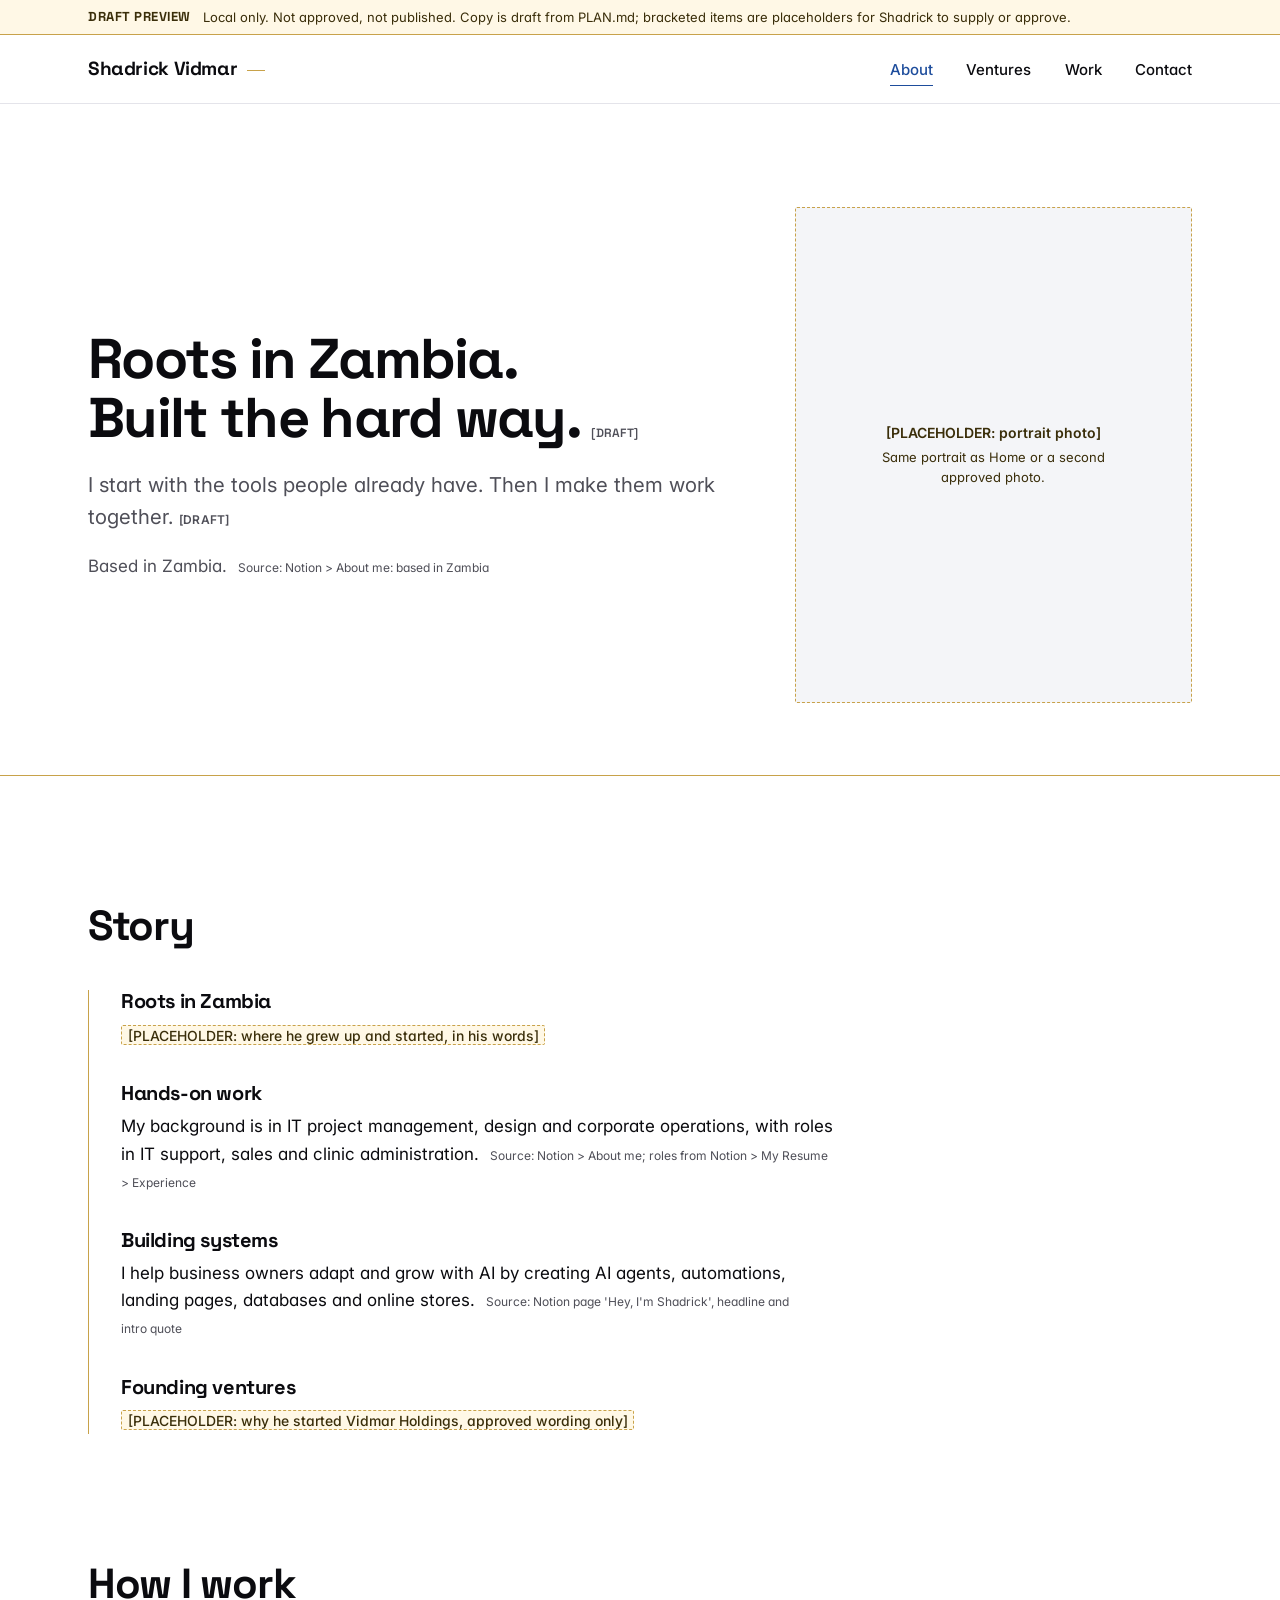
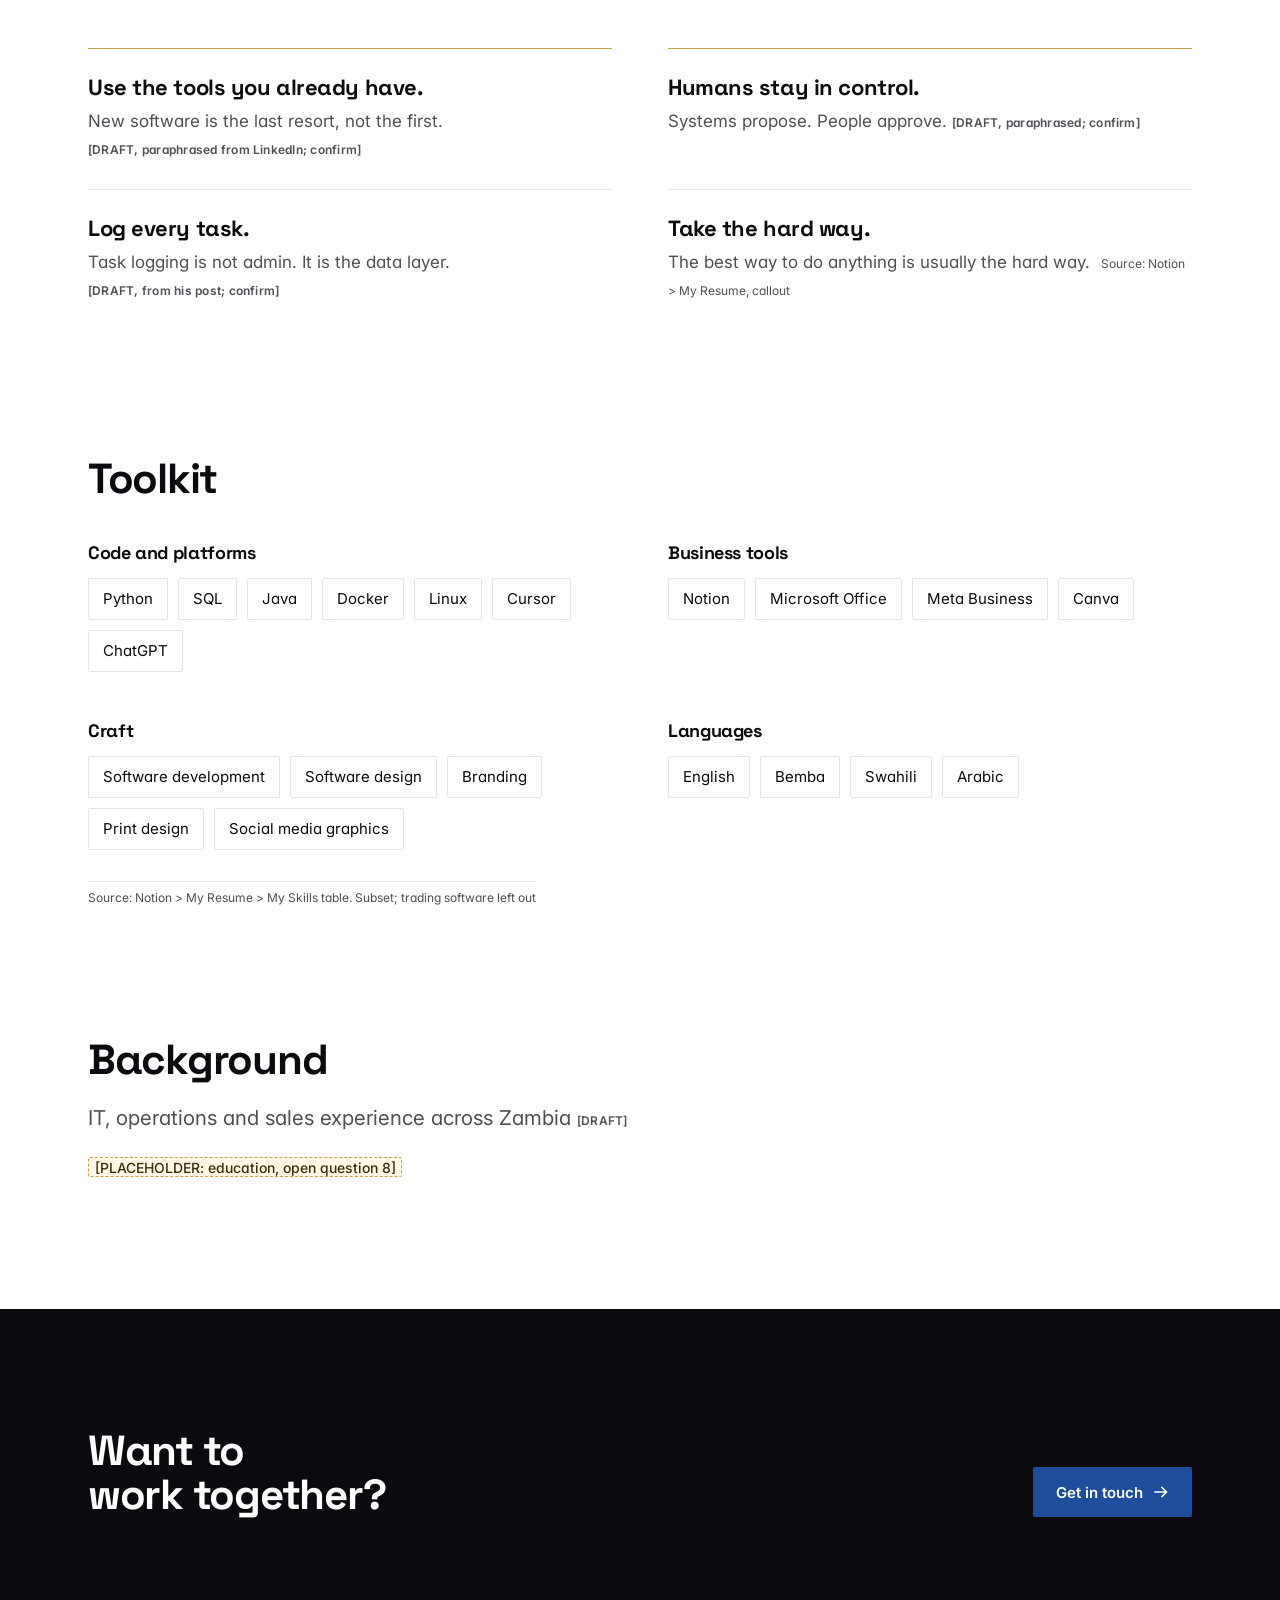
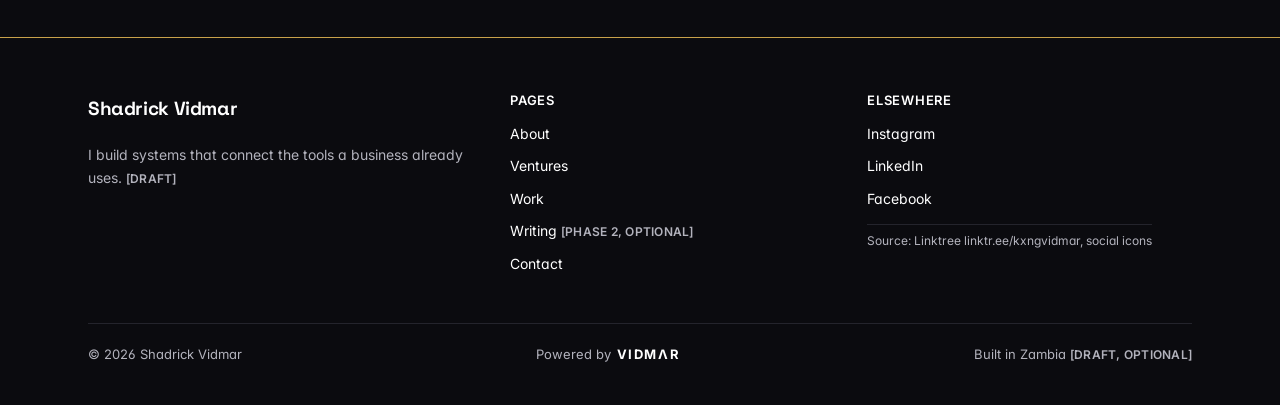
==== about/index.html @ 1bfe9686 "Preview build" ====
<!doctype html>
<html lang="en">
<head>
<meta charset="utf-8">
<meta name="viewport" content="width=device-width,initial-scale=1">
<meta name="robots" content="noindex,nofollow">
<title>About | Shadrick Vidmar</title>
<meta name="description" content="About Shadrick Vidmar. Draft preview.">
<meta property="og:title" content="About | Shadrick Vidmar">
<meta property="og:description" content="About Shadrick Vidmar. Draft preview.">
<meta property="og:type" content="website">
<meta property="og:url" content="[PLACEHOLDER: canonical URL/about/, domain not decided]">
<meta property="og:image" content="[PLACEHOLDER: og image URL, 1200x630]">
<meta name="twitter:card" content="summary_large_image">
<meta name="twitter:title" content="About | Shadrick Vidmar">
<meta name="twitter:description" content="About Shadrick Vidmar. Draft preview.">
<link rel="preload" href="../assets/fonts/SpaceGrotesk.ttf" as="font" type="font/ttf" crossorigin>
<link rel="stylesheet" href="../assets/site.css">
</head>
<body>
<div class="draft-strip draft-only"><div class="wrap"><strong>DRAFT PREVIEW</strong><span>Local only. Not approved, not published. Copy is draft from PLAN.md; bracketed items are placeholders for Shadrick to supply or approve.</span></div></div>
<header class="site-head"><div class="wrap">
<a class="wordmark" href="../">Shadrick Vidmar<span aria-hidden="true"></span></a>
<nav aria-label="Main"><ul class="nav"><li><a href="../about/" aria-current=page>About</a></li><li><a href="../ventures/">Ventures</a></li><li><a href="../work/">Work</a></li><li><a href="../contact/">Contact</a></li></ul></nav>
</div></header>
<main>

<section class="intro"><div class="wrap split">
<div class="stack">
<h1 class="h1-long">Roots in Zambia. Built the hard way. <span class="tag-draft">[DRAFT]</span></h1>
<p class="lead">I start with the tools people already have. Then I make them work together. <span class="tag-draft">[DRAFT]</span></p>
<p class="muted">Based in Zambia. <span class="src src-inline draft-only">Source: Notion > About me: based in Zambia</span></p>
</div>
<div class="slot slot-portrait" role="img" aria-label="Placeholder: portrait photo"><div><b>[PLACEHOLDER: portrait photo]</b><small>Same portrait as Home or a second approved photo.</small></div></div>
</div></section>
<hr class="hair">

<section class="section"><div class="wrap">
<h2>Story</h2>
<ol class="story">
<li><h3>Roots in Zambia</h3><p><span class="ph">[PLACEHOLDER: where he grew up and started, in his words]</span></p></li>
<li><h3>Hands-on work</h3><p>My background is in IT project management, design and corporate operations, with roles in IT support, sales and clinic administration. <span class="src src-inline draft-only">Source: Notion > About me; roles from Notion > My Resume > Experience</span></p></li>
<li><h3>Building systems</h3><p>I help business owners adapt and grow with AI by creating AI agents, automations, landing pages, databases and online stores. <span class="src src-inline draft-only">Source: Notion page 'Hey, I'm Shadrick', headline and intro quote</span></p></li>
<li><h3>Founding ventures</h3><p><span class="ph">[PLACEHOLDER: why he started Vidmar Holdings, approved wording only]</span></p></li>
</ol>
</div></section>

<section class="section"><div class="wrap">
<h2>How I work</h2>
<div class="principles">
<div><h3>Use the tools you already have.</h3><p>New software is the last resort, not the first. <span class="tag-draft">[DRAFT, paraphrased from LinkedIn; confirm]</span></p></div>
<div><h3>Humans stay in control.</h3><p>Systems propose. People approve. <span class="tag-draft">[DRAFT, paraphrased; confirm]</span></p></div>
<div><h3>Log every task.</h3><p>Task logging is not admin. It is the data layer. <span class="tag-draft">[DRAFT, from his post; confirm]</span></p></div>
<div><h3>Take the hard way.</h3><p>The best way to do anything is usually the hard way. <span class="src src-inline draft-only">Source: Notion > My Resume, callout</span></p></div>
</div>
</div></section>

<section class="section"><div class="wrap">
<h2>Toolkit</h2>
<div class="toolgroups">
<div><h3>Code and platforms</h3><ul class="chips"><li>Python</li><li>SQL</li><li>Java</li><li>Docker</li><li>Linux</li><li>Cursor</li><li>ChatGPT</li></ul></div>
<div><h3>Business tools</h3><ul class="chips"><li>Notion</li><li>Microsoft Office</li><li>Meta Business</li><li>Canva</li></ul></div>
<div><h3>Craft</h3><ul class="chips"><li>Software development</li><li>Software design</li><li>Branding</li><li>Print design</li><li>Social media graphics</li></ul></div>
<div><h3>Languages</h3><ul class="chips"><li>English</li><li>Bemba</li><li>Swahili</li><li>Arabic</li></ul></div>
</div>
<span class="src draft-only">Source: Notion > My Resume > My Skills table. Subset; trading software left out</span>
</div></section>

<section class="section"><div class="wrap">
<h2>Background</h2>
<p class="lead" style="margin-top:20px">IT, operations and sales experience across Zambia <span class="tag-draft">[DRAFT]</span></p>
<p style="margin-top:20px"><span class="ph">[PLACEHOLDER: education, open question 8]</span></p>
</div></section>

<section class="cta dark"><div class="wrap">
<h2>Want to work together?</h2>
<a class="btn btn-primary" href="../contact/">Get in touch <svg viewBox="0 0 16 16" fill="none" aria-hidden="true"><path d="M2 8h11M9 3.5 13.5 8 9 12.5" stroke="currentColor" stroke-width="1.6" stroke-linecap="square"/></svg></a>
</div></section>

</main>
<footer class="site-foot"><div class="wrap">
<div class="grid">
<div class="stack"><a class="wordmark" href="../">Shadrick Vidmar</a><p>I build systems that connect the tools a business already uses. <span class="tag-draft">[DRAFT]</span></p></div>
<div><h4>Pages</h4><ul><li><a href="../about/">About</a></li><li><a href="../ventures/">Ventures</a></li><li><a href="../work/">Work</a></li><li><a href="../writing/">Writing</a> <span class="tag-draft">[PHASE 2, OPTIONAL]</span></li><li><a href="../contact/">Contact</a></li></ul></div>
<div><h4>Elsewhere</h4><ul><li><a href="https://instagram.com/shadrickvidmar" rel="me noopener">Instagram</a></li><li><a href="https://www.linkedin.com/in/shadrick-vidmar-277316229?utm_source=share&amp;utm_campaign=share_via&amp;utm_content=profile&amp;utm_medium=android_app" rel="me noopener">LinkedIn</a></li><li><a href="https://www.facebook.com/profile.php?id=100095160108580&amp;mibextid=ZbWKwL" rel="me noopener">Facebook</a></li></ul><span class="src draft-only">Source: Linktree linktr.ee/kxngvidmar, social icons</span></div>
</div>
<div class="base"><span>&copy; 2026 Shadrick Vidmar</span><span class="powered-by">Powered by <span class="vidmar-mark" role="img" aria-label="Vidmar">VIDMΛR</span></span><span>Built in Zambia <span class="tag-draft">[DRAFT, OPTIONAL]</span></span></div>
</div></footer>
</body>
</html>
---- assets/site.css ----
/* Shadrick Vidmar personal site: DRAFT preview. Palette per PLAN.md section 5 (proposed, not approved). */
@font-face{font-family:"Space Grotesk";src:url(fonts/SpaceGrotesk.ttf) format("truetype");font-weight:300 700;font-display:swap}
@font-face{font-family:"Inter";src:url(fonts/Inter.ttf) format("truetype");font-weight:100 900;font-display:swap}

:root{
  --primary:#1E4D9C;            /* ONE-LINE SWAP: change to #1E4DFF if Electric Blue wins */
  --ink:#0B0B0F;
  --paper:#FFFFFF;
  --gold:#C8A24A;               /* hairlines only, never text */
  --primary-ink:color-mix(in srgb,var(--primary) 82%,var(--ink));
  --muted:#4F4F58;              /* 8.0:1 on white */
  --muted-dark:#B3B3BD;         /* 9.6:1 on ink */
  --line:#E4E4EA;
  --line-dark:#24242C;
  --tint:#F4F5F8;
  --s1:16px;--s2:26px;--s3:42px;--s4:68px;   /* 1.618 scale */
  --sp:clamp(72px,10vw,128px);
  --max:1200px;
  --r:2px;                      /* one radius for everything */
  --ease:cubic-bezier(.16,1,.3,1);
}
*,*::before,*::after{box-sizing:border-box}
html{-webkit-text-size-adjust:100%;scrollbar-color:var(--primary) var(--tint)}
body{margin:0;font:400 17px/1.6 "Inter",system-ui,sans-serif;color:var(--ink);background:var(--paper);font-feature-settings:"cv11","ss01"}
::selection{background:var(--primary);color:#fff}
img{max-width:100%;display:block}
a{color:var(--primary);text-underline-offset:.22em;text-decoration-thickness:1px}
a:hover{color:var(--primary-ink)}
:focus-visible{outline:2px solid var(--primary);outline-offset:3px;border-radius:var(--r)}
.dark :focus-visible{outline-color:#fff}
h1,h2,h3{font-family:"Space Grotesk",sans-serif;font-weight:700;letter-spacing:-.03em;line-height:1.05;margin:0;text-wrap:balance}
h1{font-size:clamp(42px,6vw,var(--s4))}
h2{font-size:clamp(32px,4vw,var(--s3))}
h3{font-size:var(--s2);letter-spacing:-.02em;line-height:1.15}
p{margin:0;max-width:65ch;text-wrap:pretty}
.wrap{max-width:var(--max);margin:0 auto;padding:0 clamp(20px,4vw,48px)}
.lead{font-size:clamp(18px,1.6vw,21px);line-height:1.55;color:var(--muted)}
.dark{background:var(--ink);color:#fff}
.dark .lead,.dark .muted,.site-foot .muted,.site-foot .tag-draft,.site-foot .help{color:var(--muted-dark)}
.muted{color:var(--muted)}
.section{padding:var(--sp) 0}
.section + .section{padding-top:0}
.hair{height:1px;background:var(--gold);border:0;margin:0}
.stack>*+*{margin-top:20px}

/* Draft strip */
/* .draft-only: reviewer-facing; removed by build.py --production */
.draft-strip{background:#FFF8E6;color:#3A2E0A;font-size:13px;line-height:1.4;border-bottom:1px solid var(--gold)}
.draft-strip .wrap{display:flex;gap:12px;flex-wrap:wrap;align-items:center;padding-top:8px;padding-bottom:8px}
.draft-strip strong{font-family:"Space Grotesk";letter-spacing:.04em}

/* Placeholders + sources */
.ph{display:inline;background:#FFF8E6;color:#3A2E0A;border:1px dashed var(--gold);border-radius:var(--r);padding:.05em .4em;font-family:"Inter";font-weight:500;font-size:.82em;letter-spacing:0;line-height:1.7;-webkit-box-decoration-break:clone;box-decoration-break:clone}
h1 .ph,h2 .ph,h3 .ph{font-size:.4em;vertical-align:middle;font-weight:500}
.dark .ph,.site-foot .ph{background:#1A1810;color:#F1E3BC}
.src{display:inline-block;font-size:12px;color:var(--muted);border-top:1px solid var(--line);padding-top:6px;margin-top:14px}
.dark .src,.site-foot .src{color:var(--muted-dark);border-color:var(--line-dark)}
.src-inline{display:inline;border-top:0;padding-top:0;margin:0 0 0 6px;font-size:12px}
.toolgroups{display:grid;grid-template-columns:repeat(2,1fr);gap:32px 56px;margin-top:var(--s3)}
.toolgroups h3{font-size:18px}
.toolgroups .chips{margin-top:14px}
.timeline{list-style:none;margin:var(--s3) 0 0;padding:0;border-top:1px solid var(--gold);max-width:900px}
.timeline li{display:grid;grid-template-columns:220px 1fr;gap:32px;padding:22px 0;border-bottom:1px solid var(--line)}
.timeline .when{font-size:15px;color:var(--muted);font-variant-numeric:tabular-nums;padding-top:3px}
.timeline h3{font-size:20px}
.timeline p{margin-top:4px;color:var(--muted)}
.inline-links{list-style:none;margin:0;padding:0;display:flex;flex-wrap:wrap;gap:6px 18px}
.tag-draft{font-size:12px;font-weight:600;color:var(--muted);letter-spacing:.02em;white-space:nowrap}
.dark .tag-draft,.site-foot .tag-draft{color:var(--muted-dark)}

/* Header */
.site-head{position:sticky;top:0;z-index:10;background:color-mix(in srgb,var(--paper) 92%,transparent);backdrop-filter:saturate(1.4) blur(10px);border-bottom:1px solid var(--line)}
.site-head .wrap{height:68px;display:flex;align-items:center;justify-content:space-between;gap:24px}
.wordmark{font-family:"Space Grotesk";font-weight:700;font-size:19px;letter-spacing:-.02em;color:var(--ink);text-decoration:none;white-space:nowrap}
.wordmark:hover{color:var(--ink)}
.wordmark span{display:inline-block;width:18px;height:1px;background:var(--gold);vertical-align:middle;margin-left:10px}
.nav{display:flex;gap:clamp(16px,2.6vw,36px);list-style:none;margin:0;padding:0}
.nav a{color:var(--ink);text-decoration:none;font-size:15px;font-weight:500;padding:6px 0;border-bottom:1px solid transparent;transition:border-color .2s}
.nav a:hover{border-color:var(--ink)}
.nav a[aria-current=page]{border-color:var(--primary);color:var(--primary)}

/* Buttons */
.btns{display:flex;flex-wrap:wrap;gap:12px}
.btn{display:inline-flex;align-items:center;gap:10px;height:50px;padding:0 22px;border-radius:var(--r);font:600 15px/1 "Inter";text-decoration:none;white-space:nowrap;transition:background .2s,color .2s,border-color .2s,transform .12s;border:1px solid transparent;cursor:pointer}
.btn:active{transform:translateY(1px)}
.btn svg{width:16px;height:16px;transition:transform .25s var(--ease)}
.btn:hover svg{transform:translateX(3px)}
.btn-primary{background:var(--primary);color:#fff}
.btn-primary:hover{background:var(--primary-ink);color:#fff}
.btn-ghost{border-color:currentColor;color:var(--ink)}
.btn-ghost:hover{background:var(--ink);color:#fff}
.dark .btn-ghost{color:#fff}
.dark .btn-ghost:hover{background:#fff;color:var(--ink)}
.btn[disabled]{background:#C9CAD3;color:#2A2A31;cursor:not-allowed}
.link-arrow{display:inline-flex;align-items:center;gap:8px;font-weight:600;text-decoration:none}
.link-arrow svg{width:15px;height:15px;transition:transform .25s var(--ease)}
.link-arrow:hover svg{transform:translateX(3px)}
.dark .link-arrow{color:#fff}

/* Media slot (placeholder image) */
.slot{position:relative;background:var(--tint);border:1px dashed var(--gold);border-radius:var(--r);display:grid;place-items:center;text-align:center;padding:24px;color:#3A2E0A}
.dark .slot{background:#15151B;color:#F1E3BC}
.slot small{display:block;font-size:13px;line-height:1.5;max-width:28ch}
.slot b{display:block;font:600 14px/1.4 "Inter";margin-bottom:6px}
.slot-portrait{aspect-ratio:4/5}
.slot-shot{aspect-ratio:16/10}

/* Hero */
.hero{padding:clamp(56px,8vw,96px) 0 clamp(64px,9vw,112px)}
.split{display:grid;grid-template-columns:61.8fr 38.2fr;gap:clamp(32px,5vw,72px);align-items:center}
.hero h1{max-width:12ch}
.hero .lead{margin-top:26px;max-width:46ch}
.hero .btns{margin-top:42px}
.hero .hero-copy>*{animation:rise .9s var(--ease) both}
.hero .hero-copy>*:nth-child(2){animation-delay:.08s}
.hero .hero-copy>*:nth-child(3){animation-delay:.16s}
.hero .hero-copy>*:nth-child(4){animation-delay:.24s}
@keyframes rise{from{opacity:.001;transform:translateY(14px)}to{opacity:1;transform:none}}
@media (prefers-reduced-motion:reduce){*{animation:none!important;transition:none!important}}

/* Page intro (inner pages) */
.intro{padding:clamp(56px,8vw,104px) 0 clamp(40px,6vw,72px)}
.intro .lead{margin-top:22px}

/* What I do: ruled rows */
.rows{margin-top:var(--s3);border-top:1px solid var(--gold)}
.row{display:grid;grid-template-columns:38.2fr 61.8fr;gap:32px;padding:30px 0;border-bottom:1px solid var(--line)}
.row h3{font-size:var(--s2)}
.row p{color:var(--muted)}

/* Ventures strip */
.ventures{display:grid;grid-template-columns:1fr 1fr;gap:0;margin-top:var(--s3);border-top:1px solid var(--gold)}
.venture{padding:34px 34px 34px 0}
.venture+.venture{padding-left:34px;border-left:1px solid var(--line)}
.venture .vname{font-family:"Space Grotesk";font-weight:700;font-size:30px;letter-spacing:-.03em;line-height:1.1}
.venture p{margin-top:12px;color:var(--muted)}
.venture .meta{margin-top:20px;display:flex;flex-wrap:wrap;gap:10px 18px;align-items:center;font-size:14px}
.status{font:600 12px/1 "Inter";letter-spacing:.06em;text-transform:uppercase;color:var(--ink)}

/* Work */
.work-grid{display:grid;grid-template-columns:1fr 1fr;gap:clamp(24px,3vw,40px);margin-top:var(--s3);align-items:stretch}
.work-grid .project{display:flex;flex-direction:column;height:100%}
.work-grid .project .links{margin-top:auto;padding-top:18px}
.project h3{margin-top:22px}
.project p{margin-top:10px;color:var(--muted)}
.tags{display:flex;flex-wrap:wrap;gap:8px;margin-top:16px;padding:0;list-style:none}
.tags li{font-size:13px;font-weight:500;padding:4px 10px;border:1px solid var(--line);border-radius:var(--r);color:var(--ink)}
.project .links{display:flex;gap:20px;flex-wrap:wrap;margin-top:18px;font-size:15px}
.work-all{display:grid;grid-template-columns:repeat(12,1fr);gap:clamp(24px,3vw,40px);margin-top:var(--s3)}
.work-all .project:nth-child(1){grid-column:1/8}
.work-all .project:nth-child(2){grid-column:8/13;margin-top:clamp(0px,8vw,96px)}
.work-all .project:nth-child(3){grid-column:3/11}
.casestudy{display:grid;grid-template-columns:repeat(3,1fr);gap:0;border-top:1px solid var(--gold);margin-top:var(--s3)}
.casestudy>div{padding:28px 28px 28px 0}
.casestudy>div+div{padding-left:28px;border-left:1px solid var(--line)}
.casestudy h3{font-size:20px}
.casestudy p{margin-top:10px}

/* About */
.story{list-style:none;margin:var(--s3) 0 0;padding:0;max-width:760px;border-left:1px solid var(--gold)}
.story li{position:relative;padding:0 0 34px 32px}
.story li:last-child{padding-bottom:0}
.story h3{font-size:20px}
.story p{margin-top:8px}
.principles{display:grid;grid-template-columns:repeat(2,1fr);gap:0 56px;margin-top:var(--s3);counter-reset:none}
.principles>div{padding:26px 0;border-top:1px solid var(--line)}
.principles>div:first-child{border-top-color:var(--gold)}
.principles>div:nth-child(2){border-top-color:var(--gold)}
.principles h3{font-size:22px}
.principles p{margin-top:8px;color:var(--muted)}
.chips{display:flex;flex-wrap:wrap;gap:10px;margin-top:26px;list-style:none;padding:0}
.chips li{font-size:15px;padding:8px 14px;border:1px solid var(--line);border-radius:var(--r)}

/* Writing */
.posts{margin-top:var(--s3);border-top:1px solid var(--gold)}
.post{display:grid;grid-template-columns:200px 1fr auto;gap:32px;align-items:baseline;padding:30px 0;border-bottom:1px solid var(--line)}
.post .date{font-size:14px;color:var(--muted);font-variant-numeric:tabular-nums}
.post h3{font-size:24px}
.post p{margin-top:8px;color:var(--muted)}

/* Contact */
.contact-grid{display:grid;grid-template-columns:38.2fr 61.8fr;gap:clamp(32px,6vw,96px);align-items:start}
.topics{list-style:none;padding:0;margin:26px 0 0;border-top:1px solid var(--gold)}
.topics li{padding:16px 0;border-bottom:1px solid var(--line)}
.form{display:grid;gap:22px;padding:clamp(24px,4vw,40px);background:var(--tint);border-radius:var(--r)}
.field{display:grid;gap:8px}
.field label{font-weight:600;font-size:15px}
.field input,.field textarea,.field select{font:inherit;font-size:16px;color:var(--ink);background:#fff;border:1px solid #8C8D99;border-radius:var(--r);padding:12px 14px;width:100%}
.field input:focus,.field textarea:focus,.field select:focus{outline:2px solid var(--primary);outline-offset:0;border-color:var(--primary)}
.field textarea{min-height:140px;resize:vertical}
.help{font-size:13px;color:var(--muted)}
dl.facts{margin:32px 0 0;display:grid;grid-template-columns:max-content 1fr;gap:12px 24px;font-size:15px}
dl.facts dt{font-weight:600}
dl.facts dd{margin:0}

/* CTA band */
.cta{padding:clamp(72px,10vw,120px) 0}
.cta .wrap{display:flex;justify-content:space-between;align-items:end;gap:32px;flex-wrap:wrap}
.cta h2{max-width:14ch}

/* Footer */
.site-foot{background:var(--ink);color:#fff;padding:56px 0 40px;border-top:1px solid var(--gold)}
.site-foot .grid{display:grid;grid-template-columns:1.2fr 1fr 1fr;gap:32px}
.site-foot .wordmark{color:#fff}
.site-foot p,.site-foot li{color:var(--muted-dark);font-size:14px}
.site-foot ul{list-style:none;padding:0;margin:0;display:grid;gap:10px}
.site-foot a{color:#fff;text-decoration:none}
.site-foot a:hover{text-decoration:underline}
.site-foot .base{margin-top:48px;padding-top:20px;border-top:1px solid var(--line-dark);display:flex;justify-content:space-between;gap:16px;flex-wrap:wrap;font-size:13px;color:var(--muted-dark)}
.site-foot h4{font:600 13px/1 "Inter";letter-spacing:.06em;text-transform:uppercase;color:#fff;margin:0 0 16px}

/* Responsive: explicit collapse per section */
@media (max-width:900px){
  .split,.contact-grid{grid-template-columns:1fr}
  .hero .slot-portrait{max-width:420px;aspect-ratio:4/4.4}
  .work-grid{grid-template-columns:1fr}
  .work-all{grid-template-columns:1fr}
  .work-all .project:nth-child(n){grid-column:auto;margin-top:0}
  .site-foot .grid{grid-template-columns:1fr 1fr}
  .post{grid-template-columns:1fr;gap:8px}
}
@media (max-width:720px){
  .site-head .wrap{height:auto;flex-direction:column;align-items:flex-start;gap:6px;padding-top:12px;padding-bottom:8px}
  .nav{gap:22px}
  .row{grid-template-columns:1fr;gap:8px;padding:24px 0}
  .ventures{grid-template-columns:1fr}
  .venture,.venture+.venture{padding:28px 0;border-left:0}
  .venture+.venture{border-top:1px solid var(--line)}
  .casestudy{grid-template-columns:1fr}
  .casestudy>div,.casestudy>div+div{padding:22px 0;border-left:0}
  .casestudy>div+div{border-top:1px solid var(--line)}
  .principles{grid-template-columns:1fr}
  .toolgroups{grid-template-columns:1fr;gap:28px}
  .timeline li{grid-template-columns:1fr;gap:4px}
  .principles>div:nth-child(2){border-top-color:var(--line)}
  .site-foot .grid{grid-template-columns:1fr}
  .cta .wrap{align-items:flex-start}
  .draft-strip .wrap{gap:4px 10px}
}
.h1-long{font-size:clamp(38px,4.4vw,56px)}

/* Powered by VIDMΛR credit (reusable) */
.vidmar-mark{font-family:"Inter",sans-serif;font-weight:700;letter-spacing:.12em;font-size:1em;color:inherit;white-space:nowrap;margin-left:.15em}
.site-foot .powered-by{color:var(--muted-dark)}
.site-foot .powered-by .vidmar-mark{color:#fff}
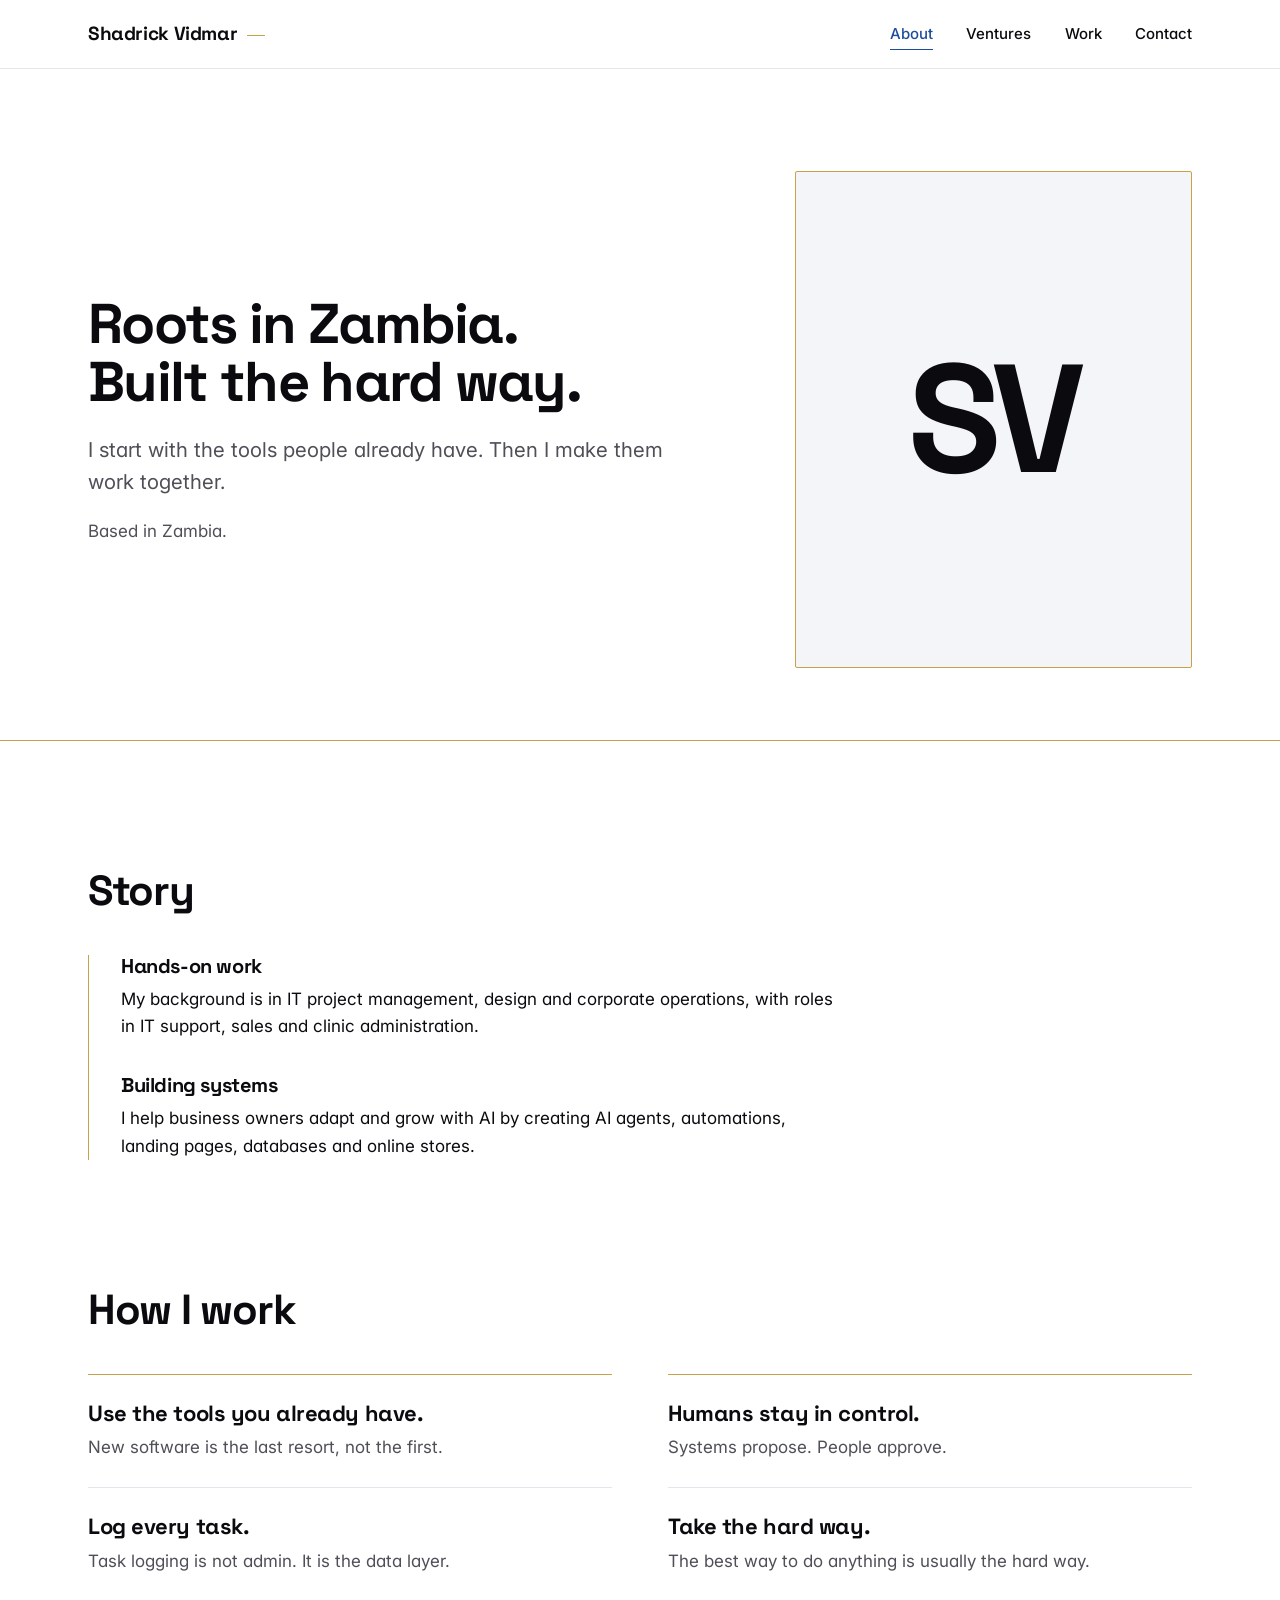
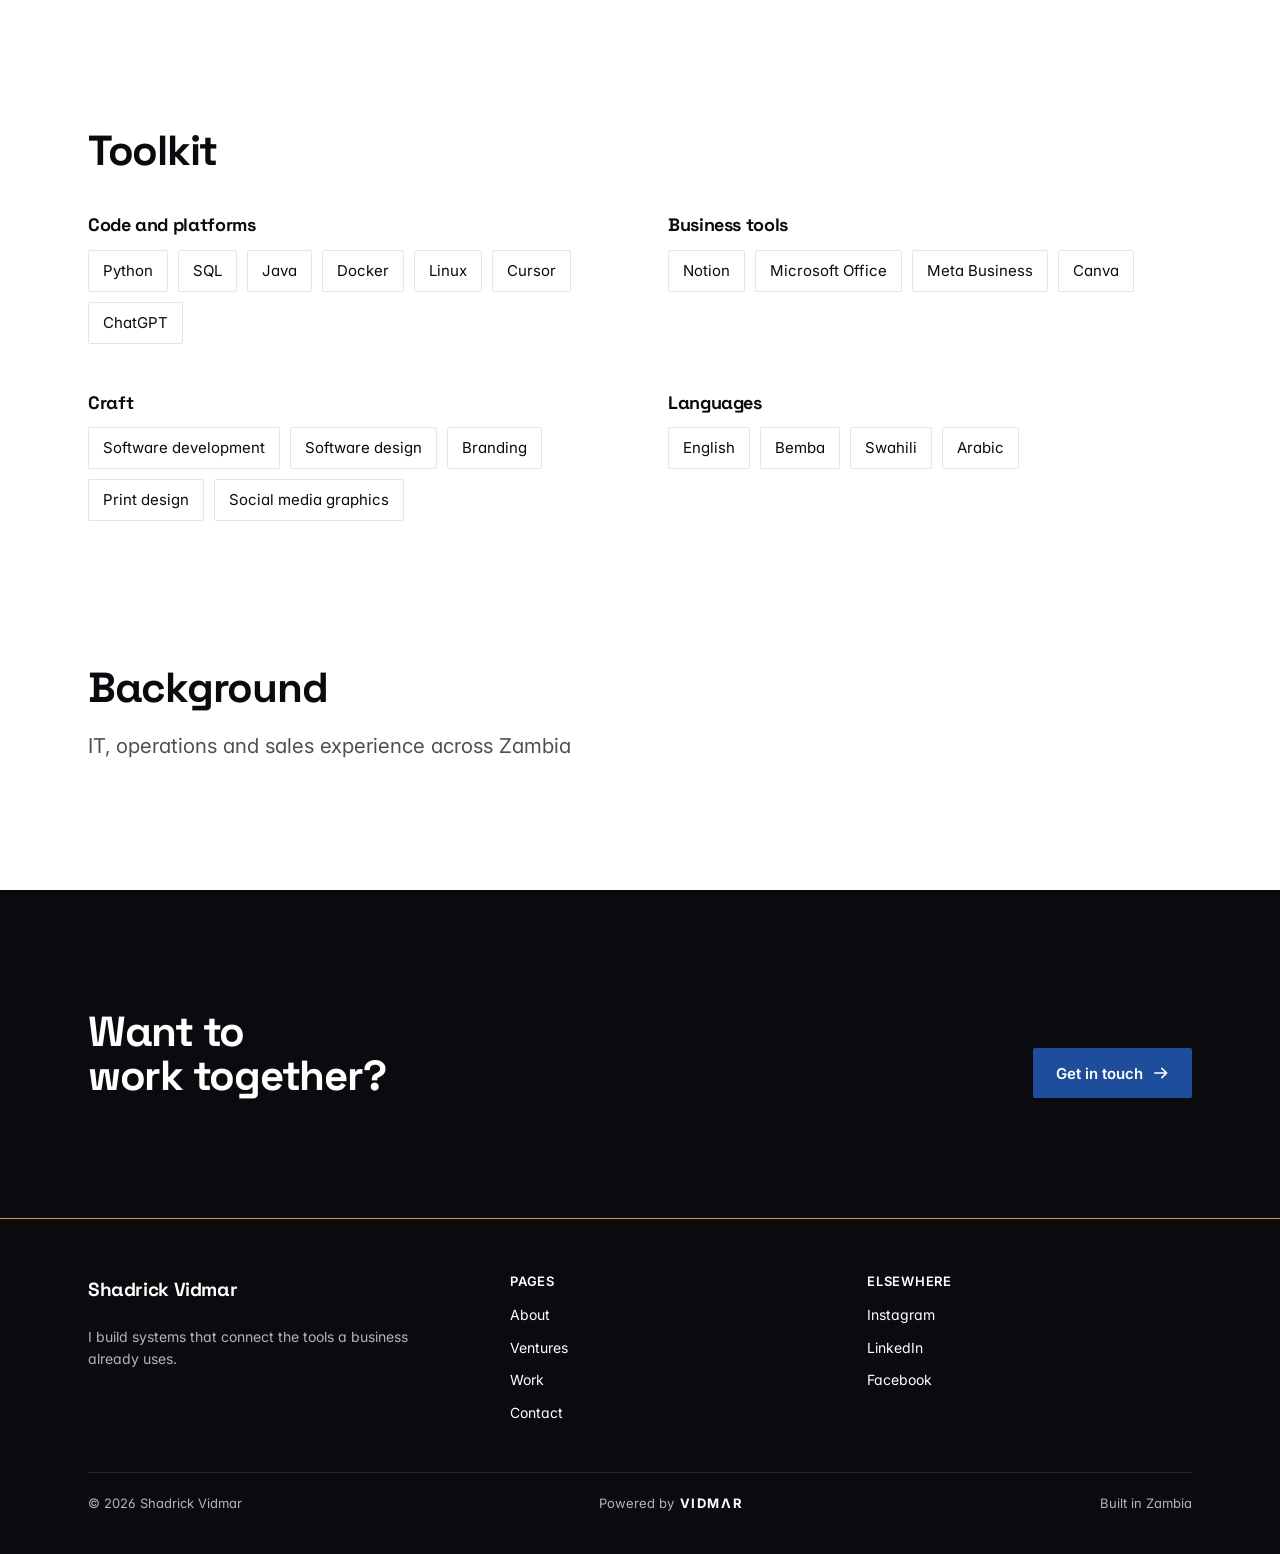
==== commit 1ed1dddc: "Preview build: clean, no review markers" ====
--- a/about/index.html
+++ b/about/index.html
@@ -1,60 +1,56 @@
-<!doctype html>
+<!DOCTYPE html>
+
 <html lang="en">
 <head>
-<meta charset="utf-8">
-<meta name="viewport" content="width=device-width,initial-scale=1">
-<meta name="robots" content="noindex,nofollow">
+<meta charset="utf-8"/>
+<meta content="width=device-width,initial-scale=1" name="viewport"/>
+<meta content="noindex,nofollow" name="robots"/>
 <title>About | Shadrick Vidmar</title>
-<meta name="description" content="About Shadrick Vidmar. Draft preview.">
-<meta property="og:title" content="About | Shadrick Vidmar">
-<meta property="og:description" content="About Shadrick Vidmar. Draft preview.">
-<meta property="og:type" content="website">
-<meta property="og:url" content="[PLACEHOLDER: canonical URL/about/, domain not decided]">
-<meta property="og:image" content="[PLACEHOLDER: og image URL, 1200x630]">
-<meta name="twitter:card" content="summary_large_image">
-<meta name="twitter:title" content="About | Shadrick Vidmar">
-<meta name="twitter:description" content="About Shadrick Vidmar. Draft preview.">
-<link rel="preload" href="../assets/fonts/SpaceGrotesk.ttf" as="font" type="font/ttf" crossorigin>
-<link rel="stylesheet" href="../assets/site.css">
+<meta content="About Shadrick Vidmar." name="description"/>
+<meta content="About | Shadrick Vidmar" property="og:title"/>
+<meta content="About Shadrick Vidmar." property="og:description"/>
+<meta content="website" property="og:type"/>
+
+
+<meta content="summary_large_image" name="twitter:card"/>
+<meta content="About | Shadrick Vidmar" name="twitter:title"/>
+<meta content="About Shadrick Vidmar." name="twitter:description"/>
+<link as="font" crossorigin="" href="../assets/fonts/SpaceGrotesk.ttf" rel="preload" type="font/ttf"/>
+<link href="../assets/site.css" rel="stylesheet"/>
 </head>
 <body>
-<div class="draft-strip draft-only"><div class="wrap"><strong>DRAFT PREVIEW</strong><span>Local only. Not approved, not published. Copy is draft from PLAN.md; bracketed items are placeholders for Shadrick to supply or approve.</span></div></div>
 <header class="site-head"><div class="wrap">
 <a class="wordmark" href="../">Shadrick Vidmar<span aria-hidden="true"></span></a>
-<nav aria-label="Main"><ul class="nav"><li><a href="../about/" aria-current=page>About</a></li><li><a href="../ventures/">Ventures</a></li><li><a href="../work/">Work</a></li><li><a href="../contact/">Contact</a></li></ul></nav>
+<nav aria-label="Main"><ul class="nav"><li><a aria-current="page" href="../about/">About</a></li><li><a href="../ventures/">Ventures</a></li><li><a href="../work/">Work</a></li><li><a href="../contact/">Contact</a></li></ul></nav>
 </div></header>
 <main>
-
 <section class="intro"><div class="wrap split">
 <div class="stack">
-<h1 class="h1-long">Roots in Zambia. Built the hard way. <span class="tag-draft">[DRAFT]</span></h1>
-<p class="lead">I start with the tools people already have. Then I make them work together. <span class="tag-draft">[DRAFT]</span></p>
-<p class="muted">Based in Zambia. <span class="src src-inline draft-only">Source: Notion > About me: based in Zambia</span></p>
+<h1 class="h1-long">Roots in Zambia. Built the hard way.</h1>
+<p class="lead">I start with the tools people already have. Then I make them work together.</p>
+<p class="muted">Based in Zambia.</p>
 </div>
-<div class="slot slot-portrait" role="img" aria-label="Placeholder: portrait photo"><div><b>[PLACEHOLDER: portrait photo]</b><small>Same portrait as Home or a second approved photo.</small></div></div>
+<div aria-hidden="true" class="mono"><span>SV</span></div>
 </div></section>
-<hr class="hair">
-
+<hr class="hair"/>
 <section class="section"><div class="wrap">
 <h2>Story</h2>
 <ol class="story">
-<li><h3>Roots in Zambia</h3><p><span class="ph">[PLACEHOLDER: where he grew up and started, in his words]</span></p></li>
-<li><h3>Hands-on work</h3><p>My background is in IT project management, design and corporate operations, with roles in IT support, sales and clinic administration. <span class="src src-inline draft-only">Source: Notion > About me; roles from Notion > My Resume > Experience</span></p></li>
-<li><h3>Building systems</h3><p>I help business owners adapt and grow with AI by creating AI agents, automations, landing pages, databases and online stores. <span class="src src-inline draft-only">Source: Notion page 'Hey, I'm Shadrick', headline and intro quote</span></p></li>
-<li><h3>Founding ventures</h3><p><span class="ph">[PLACEHOLDER: why he started Vidmar Holdings, approved wording only]</span></p></li>
+
+<li><h3>Hands-on work</h3><p>My background is in IT project management, design and corporate operations, with roles in IT support, sales and clinic administration.</p></li>
+<li><h3>Building systems</h3><p>I help business owners adapt and grow with AI by creating AI agents, automations, landing pages, databases and online stores.</p></li>
+
 </ol>
 </div></section>
-
 <section class="section"><div class="wrap">
 <h2>How I work</h2>
 <div class="principles">
-<div><h3>Use the tools you already have.</h3><p>New software is the last resort, not the first. <span class="tag-draft">[DRAFT, paraphrased from LinkedIn; confirm]</span></p></div>
-<div><h3>Humans stay in control.</h3><p>Systems propose. People approve. <span class="tag-draft">[DRAFT, paraphrased; confirm]</span></p></div>
-<div><h3>Log every task.</h3><p>Task logging is not admin. It is the data layer. <span class="tag-draft">[DRAFT, from his post; confirm]</span></p></div>
-<div><h3>Take the hard way.</h3><p>The best way to do anything is usually the hard way. <span class="src src-inline draft-only">Source: Notion > My Resume, callout</span></p></div>
+<div><h3>Use the tools you already have.</h3><p>New software is the last resort, not the first.</p></div>
+<div><h3>Humans stay in control.</h3><p>Systems propose. People approve.</p></div>
+<div><h3>Log every task.</h3><p>Task logging is not admin. It is the data layer.</p></div>
+<div><h3>Take the hard way.</h3><p>The best way to do anything is usually the hard way.</p></div>
 </div>
 </div></section>
-
 <section class="section"><div class="wrap">
 <h2>Toolkit</h2>
 <div class="toolgroups">
@@ -63,28 +59,24 @@
 <div><h3>Craft</h3><ul class="chips"><li>Software development</li><li>Software design</li><li>Branding</li><li>Print design</li><li>Social media graphics</li></ul></div>
 <div><h3>Languages</h3><ul class="chips"><li>English</li><li>Bemba</li><li>Swahili</li><li>Arabic</li></ul></div>
 </div>
-<span class="src draft-only">Source: Notion > My Resume > My Skills table. Subset; trading software left out</span>
 </div></section>
-
 <section class="section"><div class="wrap">
 <h2>Background</h2>
-<p class="lead" style="margin-top:20px">IT, operations and sales experience across Zambia <span class="tag-draft">[DRAFT]</span></p>
-<p style="margin-top:20px"><span class="ph">[PLACEHOLDER: education, open question 8]</span></p>
+<p class="lead" style="margin-top:20px">IT, operations and sales experience across Zambia</p>
+
 </div></section>
-
 <section class="cta dark"><div class="wrap">
 <h2>Want to work together?</h2>
-<a class="btn btn-primary" href="../contact/">Get in touch <svg viewBox="0 0 16 16" fill="none" aria-hidden="true"><path d="M2 8h11M9 3.5 13.5 8 9 12.5" stroke="currentColor" stroke-width="1.6" stroke-linecap="square"/></svg></a>
+<a class="btn btn-primary" href="../contact/">Get in touch <svg aria-hidden="true" fill="none" viewbox="0 0 16 16"><path d="M2 8h11M9 3.5 13.5 8 9 12.5" stroke="currentColor" stroke-linecap="square" stroke-width="1.6"></path></svg></a>
 </div></section>
-
 </main>
 <footer class="site-foot"><div class="wrap">
 <div class="grid">
-<div class="stack"><a class="wordmark" href="../">Shadrick Vidmar</a><p>I build systems that connect the tools a business already uses. <span class="tag-draft">[DRAFT]</span></p></div>
-<div><h4>Pages</h4><ul><li><a href="../about/">About</a></li><li><a href="../ventures/">Ventures</a></li><li><a href="../work/">Work</a></li><li><a href="../writing/">Writing</a> <span class="tag-draft">[PHASE 2, OPTIONAL]</span></li><li><a href="../contact/">Contact</a></li></ul></div>
-<div><h4>Elsewhere</h4><ul><li><a href="https://instagram.com/shadrickvidmar" rel="me noopener">Instagram</a></li><li><a href="https://www.linkedin.com/in/shadrick-vidmar-277316229?utm_source=share&amp;utm_campaign=share_via&amp;utm_content=profile&amp;utm_medium=android_app" rel="me noopener">LinkedIn</a></li><li><a href="https://www.facebook.com/profile.php?id=100095160108580&amp;mibextid=ZbWKwL" rel="me noopener">Facebook</a></li></ul><span class="src draft-only">Source: Linktree linktr.ee/kxngvidmar, social icons</span></div>
+<div class="stack"><a class="wordmark" href="../">Shadrick Vidmar</a><p>I build systems that connect the tools a business already uses.</p></div>
+<div><h4>Pages</h4><ul><li><a href="../about/">About</a></li><li><a href="../ventures/">Ventures</a></li><li><a href="../work/">Work</a></li><li><a href="../contact/">Contact</a></li></ul></div>
+<div><h4>Elsewhere</h4><ul><li><a href="https://instagram.com/shadrickvidmar" rel="me noopener">Instagram</a></li><li><a href="https://www.linkedin.com/in/shadrick-vidmar-277316229?utm_source=share&amp;utm_campaign=share_via&amp;utm_content=profile&amp;utm_medium=android_app" rel="me noopener">LinkedIn</a></li><li><a href="https://www.facebook.com/profile.php?id=100095160108580&amp;mibextid=ZbWKwL" rel="me noopener">Facebook</a></li></ul></div>
 </div>
-<div class="base"><span>&copy; 2026 Shadrick Vidmar</span><span class="powered-by">Powered by <span class="vidmar-mark" role="img" aria-label="Vidmar">VIDMΛR</span></span><span>Built in Zambia <span class="tag-draft">[DRAFT, OPTIONAL]</span></span></div>
+<div class="base"><span>© 2026 Shadrick Vidmar</span><span class="powered-by">Powered by <span aria-label="Vidmar" class="vidmar-mark" role="img">VIDMΛR</span></span><span>Built in Zambia</span></div>
 </div></footer>
 </body>
 </html>
--- a/assets/site.css
+++ b/assets/site.css
@@ -1,23 +1,16 @@
-/* Shadrick Vidmar personal site: DRAFT preview. Palette per PLAN.md section 5 (proposed, not approved). */
 @font-face{font-family:"Space Grotesk";src:url(fonts/SpaceGrotesk.ttf) format("truetype");font-weight:300 700;font-display:swap}
 @font-face{font-family:"Inter";src:url(fonts/Inter.ttf) format("truetype");font-weight:100 900;font-display:swap}
 
 :root{
-  --primary:#1E4D9C;            /* ONE-LINE SWAP: change to #1E4DFF if Electric Blue wins */
-  --ink:#0B0B0F;
+  --primary:#1E4D9C;              --ink:#0B0B0F;
   --paper:#FFFFFF;
-  --gold:#C8A24A;               /* hairlines only, never text */
-  --primary-ink:color-mix(in srgb,var(--primary) 82%,var(--ink));
-  --muted:#4F4F58;              /* 8.0:1 on white */
-  --muted-dark:#B3B3BD;         /* 9.6:1 on ink */
-  --line:#E4E4EA;
+  --gold:#C8A24A;                 --primary-ink:color-mix(in srgb,var(--primary) 82%,var(--ink));
+  --muted:#4F4F58;                --muted-dark:#B3B3BD;           --line:#E4E4EA;
   --line-dark:#24242C;
   --tint:#F4F5F8;
-  --s1:16px;--s2:26px;--s3:42px;--s4:68px;   /* 1.618 scale */
-  --sp:clamp(72px,10vw,128px);
+  --s1:16px;--s2:26px;--s3:42px;--s4:68px;     --sp:clamp(72px,10vw,128px);
   --max:1200px;
-  --r:2px;                      /* one radius for everything */
-  --ease:cubic-bezier(.16,1,.3,1);
+  --r:2px;                        --ease:cubic-bezier(.16,1,.3,1);
 }
 *,*::before,*::after{box-sizing:border-box}
 html{-webkit-text-size-adjust:100%;scrollbar-color:var(--primary) var(--tint)}
@@ -36,26 +29,14 @@
 .wrap{max-width:var(--max);margin:0 auto;padding:0 clamp(20px,4vw,48px)}
 .lead{font-size:clamp(18px,1.6vw,21px);line-height:1.55;color:var(--muted)}
 .dark{background:var(--ink);color:#fff}
-.dark .lead,.dark .muted,.site-foot .muted,.site-foot .tag-draft,.site-foot .help{color:var(--muted-dark)}
+.dark .lead,.dark .muted,.site-foot .muted,.site-foot .help{color:var(--muted-dark)}
 .muted{color:var(--muted)}
 .section{padding:var(--sp) 0}
 .section + .section{padding-top:0}
 .hair{height:1px;background:var(--gold);border:0;margin:0}
 .stack>*+*{margin-top:20px}
 
-/* Draft strip */
-/* .draft-only: reviewer-facing; removed by build.py --production */
-.draft-strip{background:#FFF8E6;color:#3A2E0A;font-size:13px;line-height:1.4;border-bottom:1px solid var(--gold)}
-.draft-strip .wrap{display:flex;gap:12px;flex-wrap:wrap;align-items:center;padding-top:8px;padding-bottom:8px}
-.draft-strip strong{font-family:"Space Grotesk";letter-spacing:.04em}
-
-/* Placeholders + sources */
-.ph{display:inline;background:#FFF8E6;color:#3A2E0A;border:1px dashed var(--gold);border-radius:var(--r);padding:.05em .4em;font-family:"Inter";font-weight:500;font-size:.82em;letter-spacing:0;line-height:1.7;-webkit-box-decoration-break:clone;box-decoration-break:clone}
-h1 .ph,h2 .ph,h3 .ph{font-size:.4em;vertical-align:middle;font-weight:500}
-.dark .ph,.site-foot .ph{background:#1A1810;color:#F1E3BC}
-.src{display:inline-block;font-size:12px;color:var(--muted);border-top:1px solid var(--line);padding-top:6px;margin-top:14px}
-.dark .src,.site-foot .src{color:var(--muted-dark);border-color:var(--line-dark)}
-.src-inline{display:inline;border-top:0;padding-top:0;margin:0 0 0 6px;font-size:12px}
+
 .toolgroups{display:grid;grid-template-columns:repeat(2,1fr);gap:32px 56px;margin-top:var(--s3)}
 .toolgroups h3{font-size:18px}
 .toolgroups .chips{margin-top:14px}
@@ -65,10 +46,7 @@
 .timeline h3{font-size:20px}
 .timeline p{margin-top:4px;color:var(--muted)}
 .inline-links{list-style:none;margin:0;padding:0;display:flex;flex-wrap:wrap;gap:6px 18px}
-.tag-draft{font-size:12px;font-weight:600;color:var(--muted);letter-spacing:.02em;white-space:nowrap}
-.dark .tag-draft,.site-foot .tag-draft{color:var(--muted-dark)}
-
-/* Header */
+
 .site-head{position:sticky;top:0;z-index:10;background:color-mix(in srgb,var(--paper) 92%,transparent);backdrop-filter:saturate(1.4) blur(10px);border-bottom:1px solid var(--line)}
 .site-head .wrap{height:68px;display:flex;align-items:center;justify-content:space-between;gap:24px}
 .wordmark{font-family:"Space Grotesk";font-weight:700;font-size:19px;letter-spacing:-.02em;color:var(--ink);text-decoration:none;white-space:nowrap}
@@ -79,7 +57,6 @@
 .nav a:hover{border-color:var(--ink)}
 .nav a[aria-current=page]{border-color:var(--primary);color:var(--primary)}
 
-/* Buttons */
 .btns{display:flex;flex-wrap:wrap;gap:12px}
 .btn{display:inline-flex;align-items:center;gap:10px;height:50px;padding:0 22px;border-radius:var(--r);font:600 15px/1 "Inter";text-decoration:none;white-space:nowrap;transition:background .2s,color .2s,border-color .2s,transform .12s;border:1px solid transparent;cursor:pointer}
 .btn:active{transform:translateY(1px)}
@@ -97,15 +74,7 @@
 .link-arrow:hover svg{transform:translateX(3px)}
 .dark .link-arrow{color:#fff}
 
-/* Media slot (placeholder image) */
-.slot{position:relative;background:var(--tint);border:1px dashed var(--gold);border-radius:var(--r);display:grid;place-items:center;text-align:center;padding:24px;color:#3A2E0A}
-.dark .slot{background:#15151B;color:#F1E3BC}
-.slot small{display:block;font-size:13px;line-height:1.5;max-width:28ch}
-.slot b{display:block;font:600 14px/1.4 "Inter";margin-bottom:6px}
-.slot-portrait{aspect-ratio:4/5}
-.slot-shot{aspect-ratio:16/10}
-
-/* Hero */
+
 .hero{padding:clamp(56px,8vw,96px) 0 clamp(64px,9vw,112px)}
 .split{display:grid;grid-template-columns:61.8fr 38.2fr;gap:clamp(32px,5vw,72px);align-items:center}
 .hero h1{max-width:12ch}
@@ -118,17 +87,14 @@
 @keyframes rise{from{opacity:.001;transform:translateY(14px)}to{opacity:1;transform:none}}
 @media (prefers-reduced-motion:reduce){*{animation:none!important;transition:none!important}}
 
-/* Page intro (inner pages) */
 .intro{padding:clamp(56px,8vw,104px) 0 clamp(40px,6vw,72px)}
 .intro .lead{margin-top:22px}
 
-/* What I do: ruled rows */
 .rows{margin-top:var(--s3);border-top:1px solid var(--gold)}
 .row{display:grid;grid-template-columns:38.2fr 61.8fr;gap:32px;padding:30px 0;border-bottom:1px solid var(--line)}
 .row h3{font-size:var(--s2)}
 .row p{color:var(--muted)}
 
-/* Ventures strip */
 .ventures{display:grid;grid-template-columns:1fr 1fr;gap:0;margin-top:var(--s3);border-top:1px solid var(--gold)}
 .venture{padding:34px 34px 34px 0}
 .venture+.venture{padding-left:34px;border-left:1px solid var(--line)}
@@ -137,7 +103,6 @@
 .venture .meta{margin-top:20px;display:flex;flex-wrap:wrap;gap:10px 18px;align-items:center;font-size:14px}
 .status{font:600 12px/1 "Inter";letter-spacing:.06em;text-transform:uppercase;color:var(--ink)}
 
-/* Work */
 .work-grid{display:grid;grid-template-columns:1fr 1fr;gap:clamp(24px,3vw,40px);margin-top:var(--s3);align-items:stretch}
 .work-grid .project{display:flex;flex-direction:column;height:100%}
 .work-grid .project .links{margin-top:auto;padding-top:18px}
@@ -156,7 +121,6 @@
 .casestudy h3{font-size:20px}
 .casestudy p{margin-top:10px}
 
-/* About */
 .story{list-style:none;margin:var(--s3) 0 0;padding:0;max-width:760px;border-left:1px solid var(--gold)}
 .story li{position:relative;padding:0 0 34px 32px}
 .story li:last-child{padding-bottom:0}
@@ -171,14 +135,12 @@
 .chips{display:flex;flex-wrap:wrap;gap:10px;margin-top:26px;list-style:none;padding:0}
 .chips li{font-size:15px;padding:8px 14px;border:1px solid var(--line);border-radius:var(--r)}
 
-/* Writing */
 .posts{margin-top:var(--s3);border-top:1px solid var(--gold)}
 .post{display:grid;grid-template-columns:200px 1fr auto;gap:32px;align-items:baseline;padding:30px 0;border-bottom:1px solid var(--line)}
 .post .date{font-size:14px;color:var(--muted);font-variant-numeric:tabular-nums}
 .post h3{font-size:24px}
 .post p{margin-top:8px;color:var(--muted)}
 
-/* Contact */
 .contact-grid{display:grid;grid-template-columns:38.2fr 61.8fr;gap:clamp(32px,6vw,96px);align-items:start}
 .topics{list-style:none;padding:0;margin:26px 0 0;border-top:1px solid var(--gold)}
 .topics li{padding:16px 0;border-bottom:1px solid var(--line)}
@@ -193,12 +155,10 @@
 dl.facts dt{font-weight:600}
 dl.facts dd{margin:0}
 
-/* CTA band */
 .cta{padding:clamp(72px,10vw,120px) 0}
 .cta .wrap{display:flex;justify-content:space-between;align-items:end;gap:32px;flex-wrap:wrap}
 .cta h2{max-width:14ch}
 
-/* Footer */
 .site-foot{background:var(--ink);color:#fff;padding:56px 0 40px;border-top:1px solid var(--gold)}
 .site-foot .grid{display:grid;grid-template-columns:1.2fr 1fr 1fr;gap:32px}
 .site-foot .wordmark{color:#fff}
@@ -209,10 +169,8 @@
 .site-foot .base{margin-top:48px;padding-top:20px;border-top:1px solid var(--line-dark);display:flex;justify-content:space-between;gap:16px;flex-wrap:wrap;font-size:13px;color:var(--muted-dark)}
 .site-foot h4{font:600 13px/1 "Inter";letter-spacing:.06em;text-transform:uppercase;color:#fff;margin:0 0 16px}
 
-/* Responsive: explicit collapse per section */
 @media (max-width:900px){
   .split,.contact-grid{grid-template-columns:1fr}
-  .hero .slot-portrait{max-width:420px;aspect-ratio:4/4.4}
   .work-grid{grid-template-columns:1fr}
   .work-all{grid-template-columns:1fr}
   .work-all .project:nth-child(n){grid-column:auto;margin-top:0}
@@ -235,11 +193,22 @@
   .principles>div:nth-child(2){border-top-color:var(--line)}
   .site-foot .grid{grid-template-columns:1fr}
   .cta .wrap{align-items:flex-start}
-  .draft-strip .wrap{gap:4px 10px}
 }
 .h1-long{font-size:clamp(38px,4.4vw,56px)}
 
-/* Powered by VIDMΛR credit (reusable) */
 .vidmar-mark{font-family:"Inter",sans-serif;font-weight:700;letter-spacing:.12em;font-size:1em;color:inherit;white-space:nowrap;margin-left:.15em}
 .site-foot .powered-by{color:var(--muted-dark)}
 .site-foot .powered-by .vidmar-mark{color:#fff}
+
+.mono{aspect-ratio:4/5;display:grid;place-items:center;background:#15151B;border:1px solid var(--gold);border-radius:var(--r)}
+.mono span{font-family:"Space Grotesk";font-weight:700;font-size:clamp(96px,12vw,180px);letter-spacing:-.05em;color:#fff;line-height:1}
+.intro .mono{background:var(--tint)}
+.intro .mono span{color:var(--ink)}
+.find-me{padding:clamp(24px,4vw,40px);background:var(--tint);border-radius:var(--r)}
+.find-me h2{font-size:var(--s2)}
+.find-me ul{list-style:none;margin:20px 0 0;padding:0;border-top:1px solid var(--gold)}
+.find-me li{border-bottom:1px solid var(--line)}
+.find-me a{display:flex;justify-content:space-between;align-items:center;padding:18px 0;font:600 20px/1.2 "Space Grotesk";letter-spacing:-.01em;color:var(--ink);text-decoration:none}
+.find-me a:hover{color:var(--primary)}
+.find-me a svg{width:18px;height:18px}
+@media (max-width:900px){.mono{display:none}}
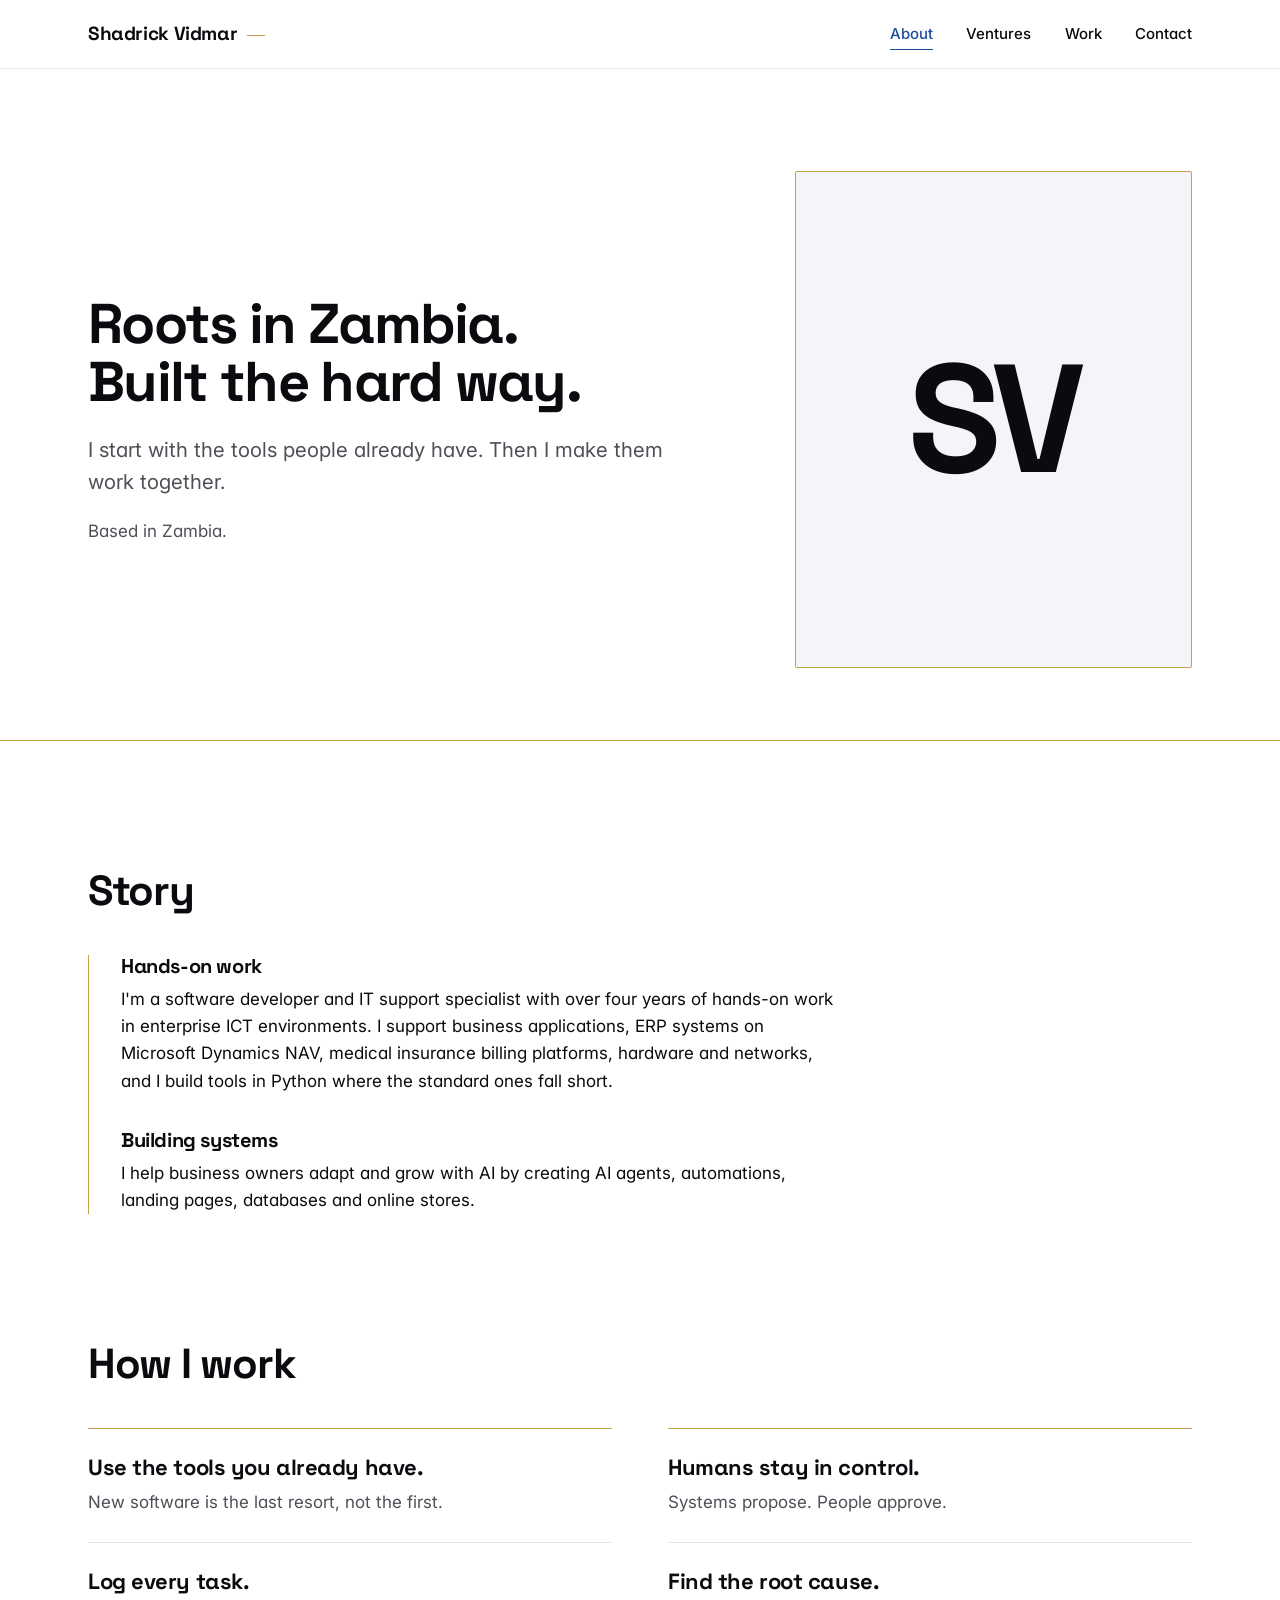
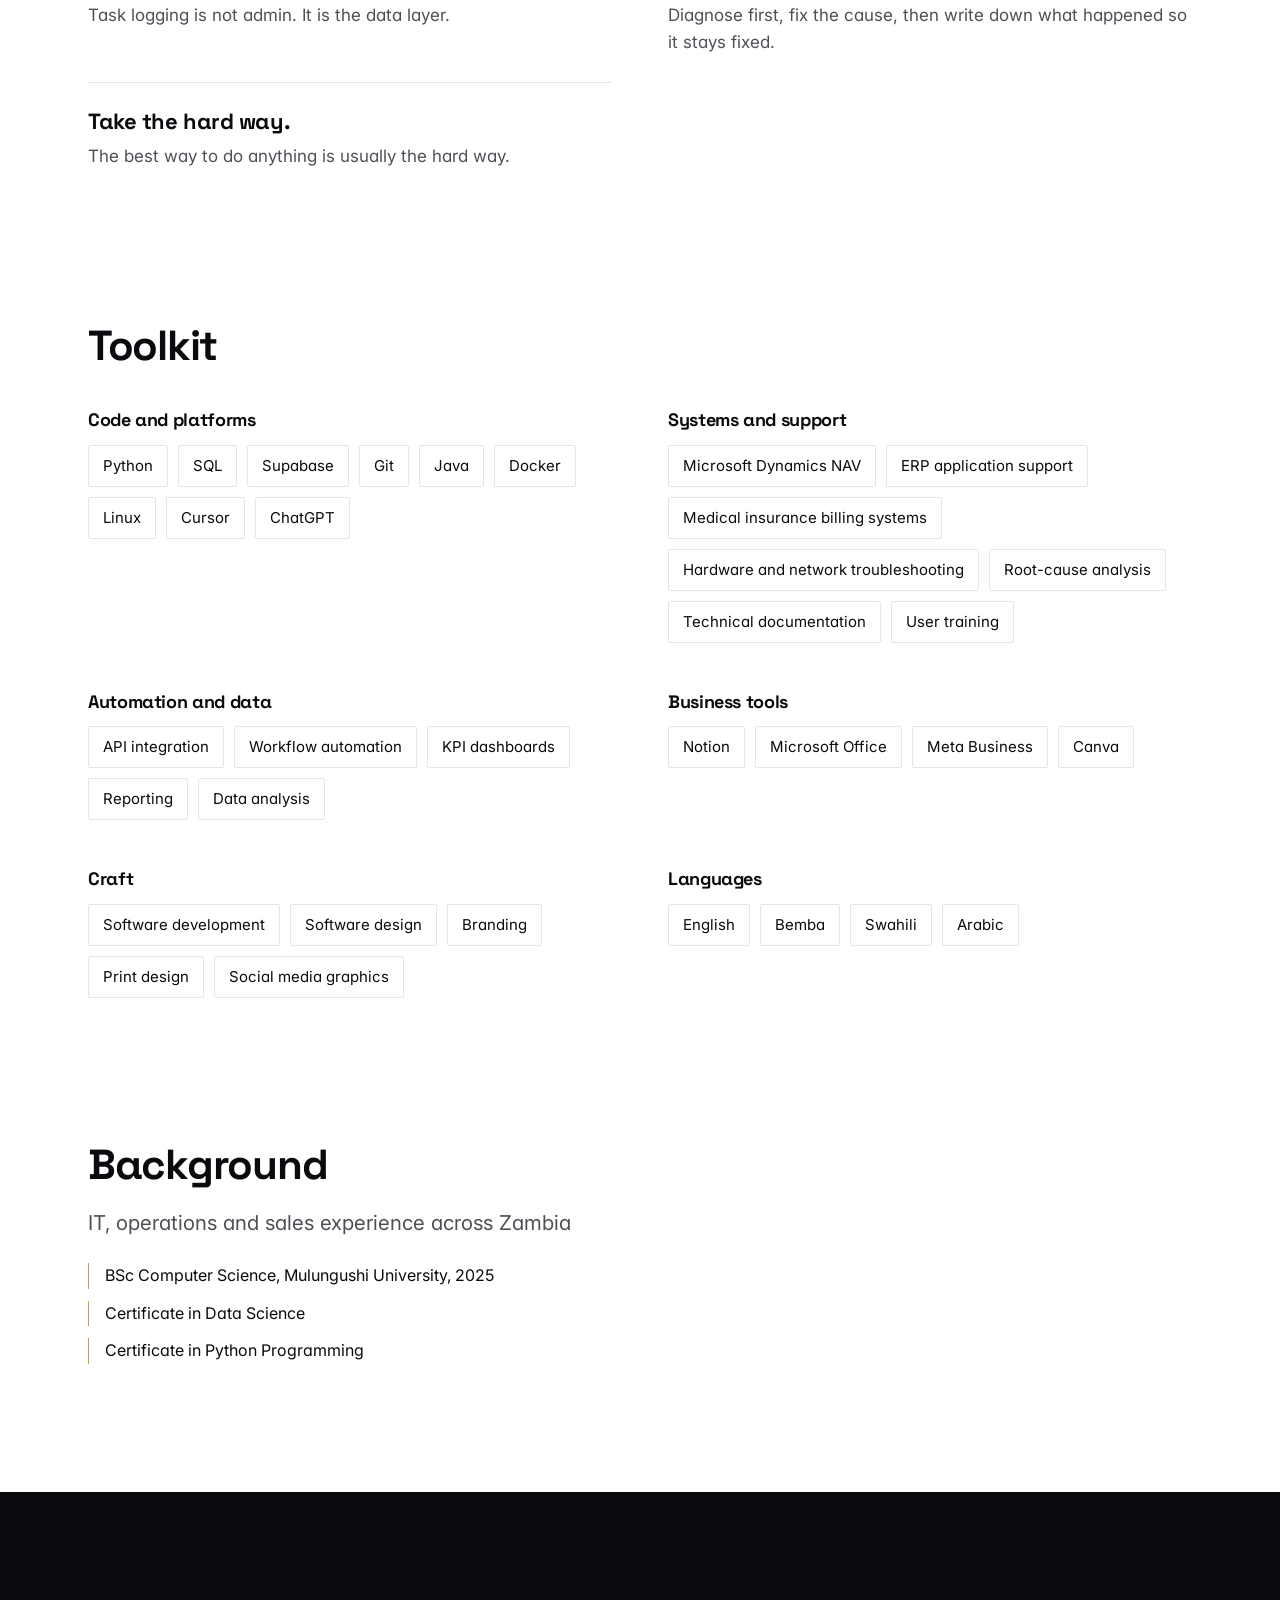
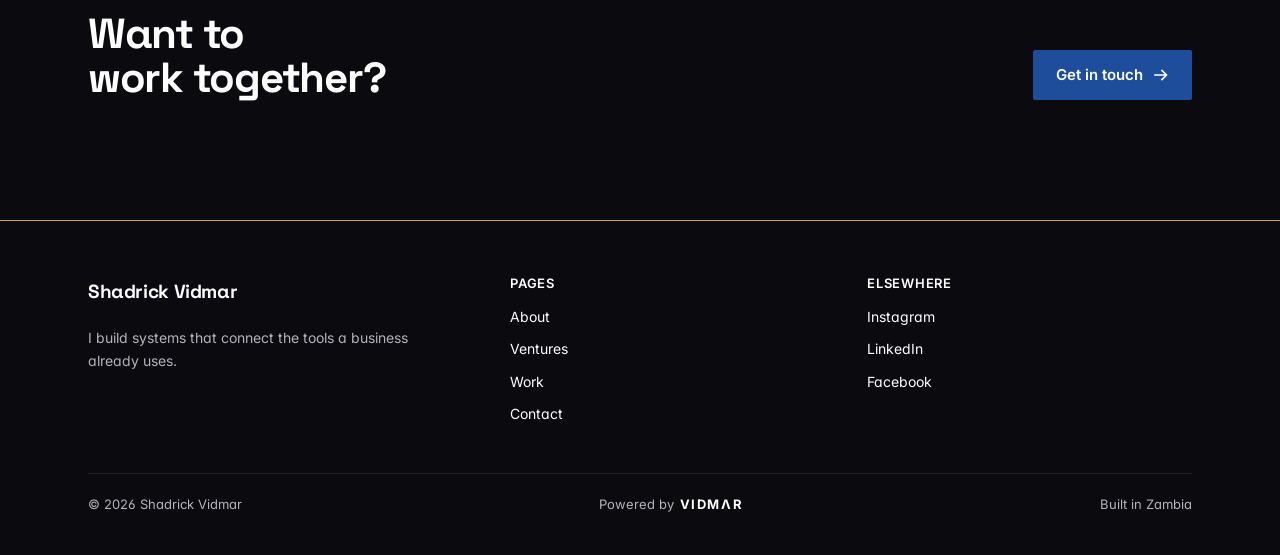
==== commit 544c9242: "Hero carousel, CV-based About, Ventures and Work" ====
--- a/about/index.html
+++ b/about/index.html
@@ -37,7 +37,7 @@
 <h2>Story</h2>
 <ol class="story">
 
-<li><h3>Hands-on work</h3><p>My background is in IT project management, design and corporate operations, with roles in IT support, sales and clinic administration.</p></li>
+<li><h3>Hands-on work</h3><p>I'm a software developer and IT support specialist with over four years of hands-on work in enterprise ICT environments. I support business applications, ERP systems on Microsoft Dynamics NAV, medical insurance billing platforms, hardware and networks, and I build tools in Python where the standard ones fall short.</p></li>
 <li><h3>Building systems</h3><p>I help business owners adapt and grow with AI by creating AI agents, automations, landing pages, databases and online stores.</p></li>
 
 </ol>
@@ -48,13 +48,16 @@
 <div><h3>Use the tools you already have.</h3><p>New software is the last resort, not the first.</p></div>
 <div><h3>Humans stay in control.</h3><p>Systems propose. People approve.</p></div>
 <div><h3>Log every task.</h3><p>Task logging is not admin. It is the data layer.</p></div>
+<div><h3>Find the root cause.</h3><p>Diagnose first, fix the cause, then write down what happened so it stays fixed.</p></div>
 <div><h3>Take the hard way.</h3><p>The best way to do anything is usually the hard way.</p></div>
 </div>
 </div></section>
 <section class="section"><div class="wrap">
 <h2>Toolkit</h2>
 <div class="toolgroups">
-<div><h3>Code and platforms</h3><ul class="chips"><li>Python</li><li>SQL</li><li>Java</li><li>Docker</li><li>Linux</li><li>Cursor</li><li>ChatGPT</li></ul></div>
+<div><h3>Code and platforms</h3><ul class="chips"><li>Python</li><li>SQL</li><li>Supabase</li><li>Git</li><li>Java</li><li>Docker</li><li>Linux</li><li>Cursor</li><li>ChatGPT</li></ul></div>
+<div><h3>Systems and support</h3><ul class="chips"><li>Microsoft Dynamics NAV</li><li>ERP application support</li><li>Medical insurance billing systems</li><li>Hardware and network troubleshooting</li><li>Root-cause analysis</li><li>Technical documentation</li><li>User training</li></ul></div>
+<div><h3>Automation and data</h3><ul class="chips"><li>API integration</li><li>Workflow automation</li><li>KPI dashboards</li><li>Reporting</li><li>Data analysis</li></ul></div>
 <div><h3>Business tools</h3><ul class="chips"><li>Notion</li><li>Microsoft Office</li><li>Meta Business</li><li>Canva</li></ul></div>
 <div><h3>Craft</h3><ul class="chips"><li>Software development</li><li>Software design</li><li>Branding</li><li>Print design</li><li>Social media graphics</li></ul></div>
 <div><h3>Languages</h3><ul class="chips"><li>English</li><li>Bemba</li><li>Swahili</li><li>Arabic</li></ul></div>
@@ -63,7 +66,7 @@
 <section class="section"><div class="wrap">
 <h2>Background</h2>
 <p class="lead" style="margin-top:20px">IT, operations and sales experience across Zambia</p>
-
+<ul class="edu"><li>BSc Computer Science, Mulungushi University, 2025</li><li>Certificate in Data Science</li><li>Certificate in Python Programming</li></ul>
 </div></section>
 <section class="cta dark"><div class="wrap">
 <h2>Want to work together?</h2>
--- a/assets/site.css
+++ b/assets/site.css
@@ -212,3 +212,22 @@
 .find-me a:hover{color:var(--primary)}
 .find-me a svg{width:18px;height:18px}
 @media (max-width:900px){.mono{display:none}}
+
+.hero-photo{position:relative;overflow:hidden;isolation:isolate;min-height:min(86vh,760px);display:flex;align-items:center}
+.hero-photo .wrap{position:relative;z-index:2;width:100%}
+.hero-photo .hero-copy{max-width:640px}
+.hero-bg{position:absolute;inset:0;z-index:0;background:var(--ink)}
+.hero-slide{position:absolute;inset:0;background-size:cover;background-position:center;opacity:0;will-change:opacity,transform;filter:saturate(.55) brightness(.9)}
+.hero-slide:first-child{opacity:1}
+.hero-shade{position:absolute;inset:0;background:
+  linear-gradient(90deg,rgba(11,11,15,.94) 0%,rgba(11,11,15,.86) 38%,rgba(11,11,15,.62) 70%,rgba(11,11,15,.5) 100%),
+  linear-gradient(0deg,rgba(11,11,15,.7) 0%,rgba(11,11,15,0) 35%),
+  color-mix(in srgb,var(--primary) 14%,transparent)}
+@media (max-width:720px){
+  .hero-photo{min-height:auto}
+  .hero-shade{background:linear-gradient(180deg,rgba(11,11,15,.84),rgba(11,11,15,.9)),color-mix(in srgb,var(--primary) 14%,transparent)}
+}
+.hero-slide video{position:absolute;inset:0;width:100%;height:100%;object-fit:cover}
+@media (prefers-reduced-motion:reduce){.hero-slide{transform:none}.hero-slide video{display:none}}
+.edu{list-style:none;padding:0;margin:24px 0 0;display:grid;gap:12px;font-size:16px}
+.edu li{padding-left:16px;border-left:1px solid var(--gold)}
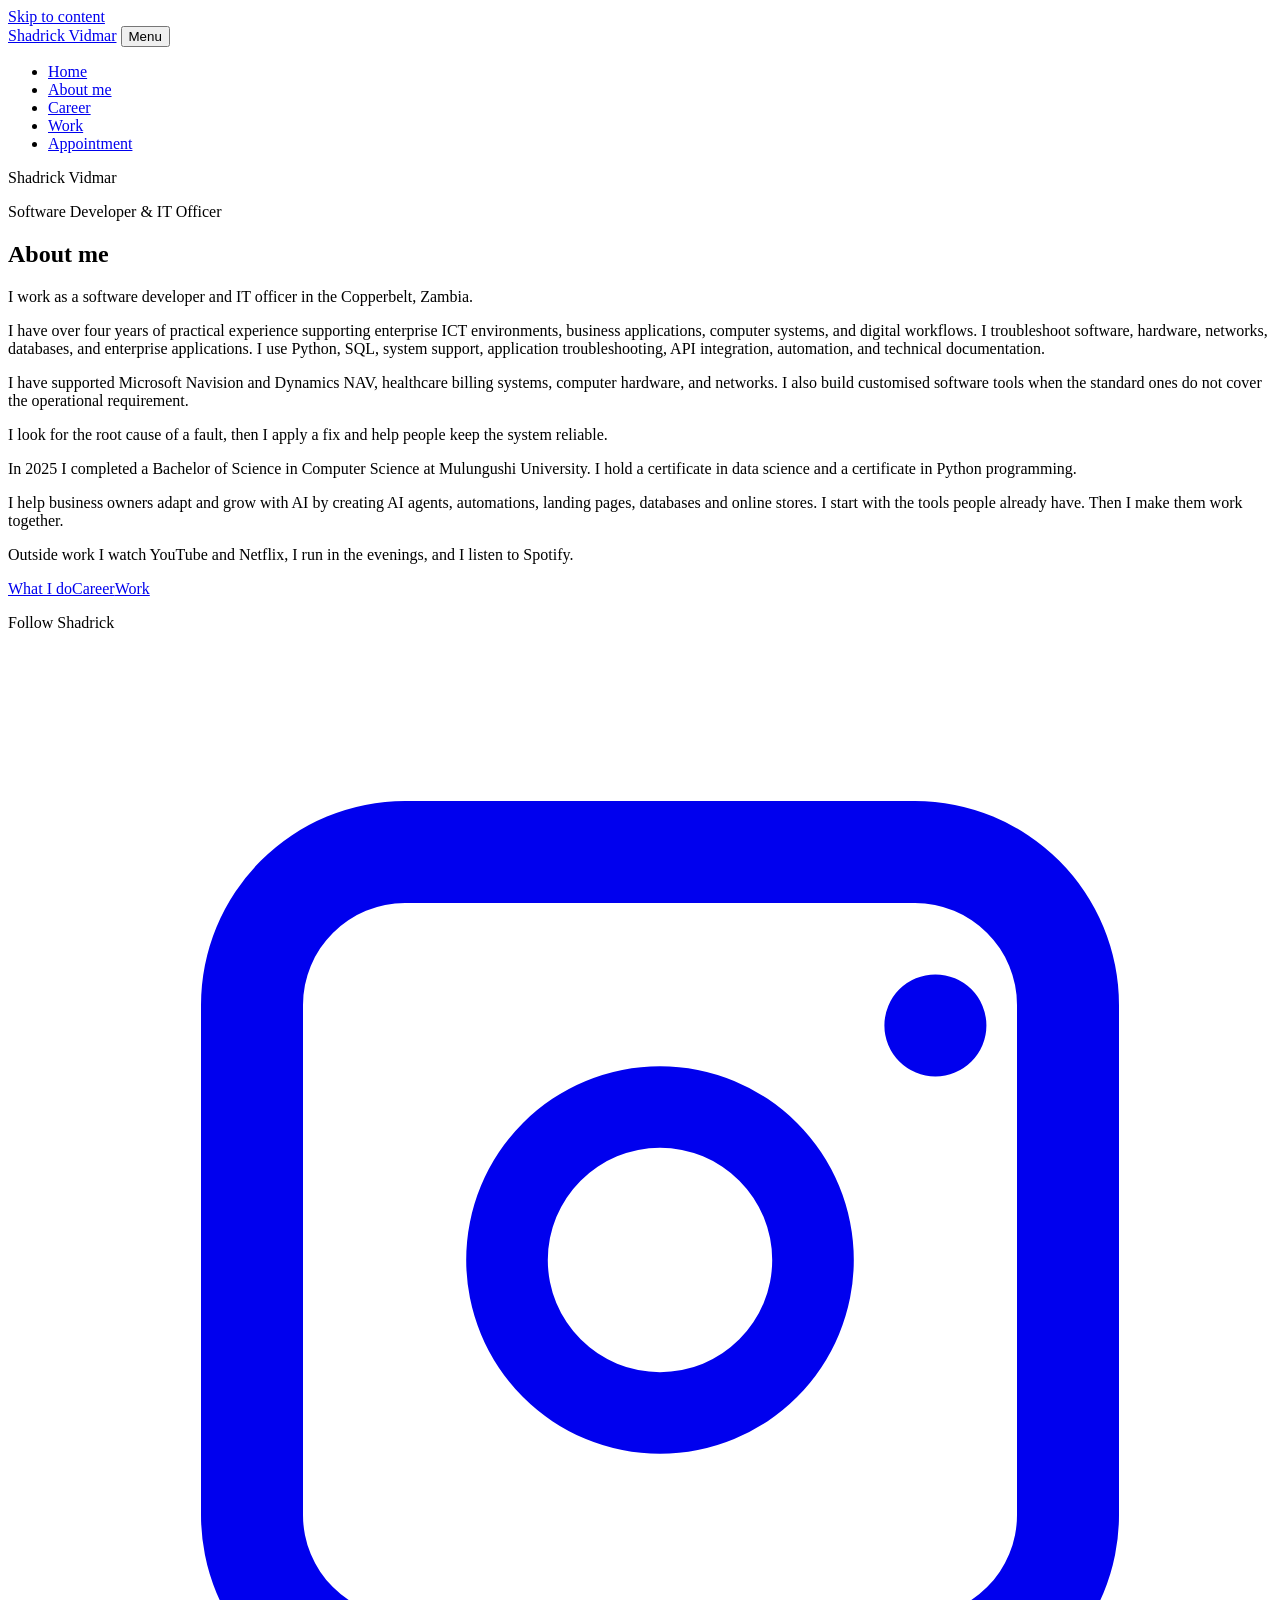
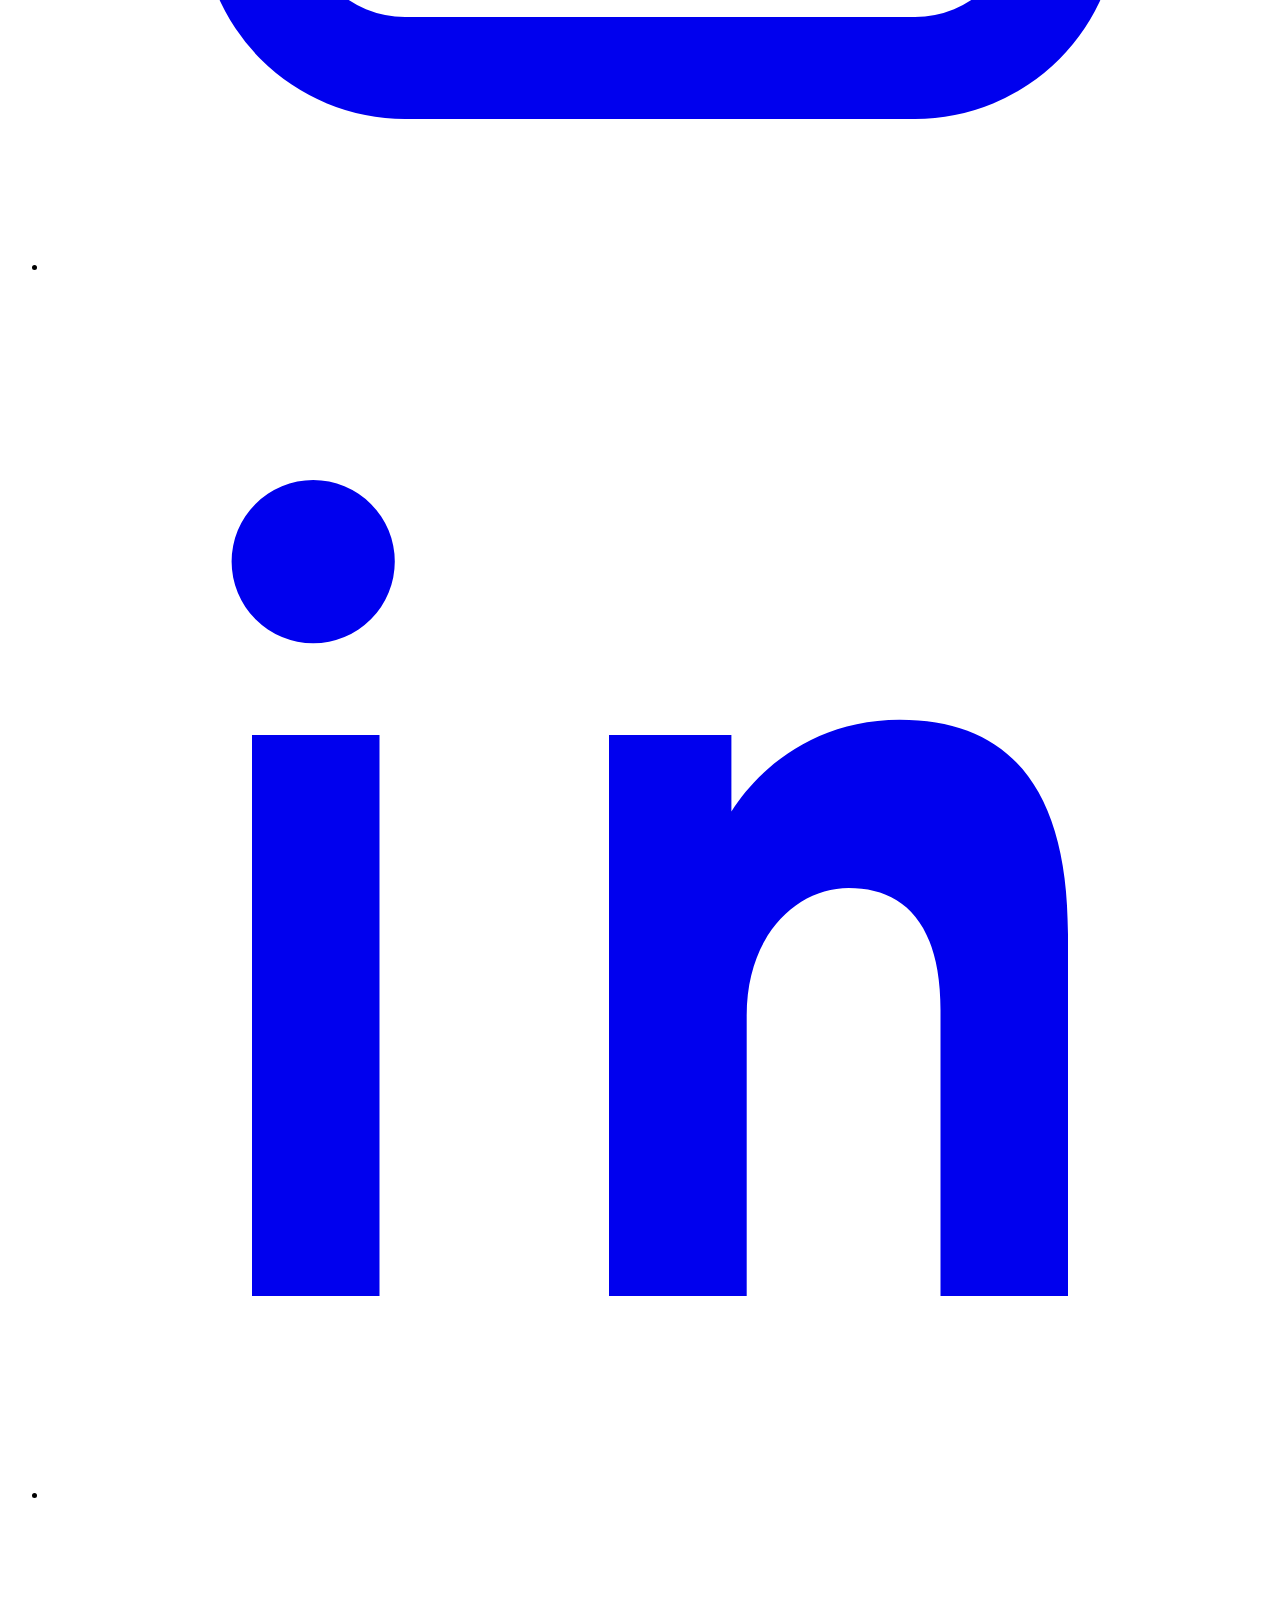
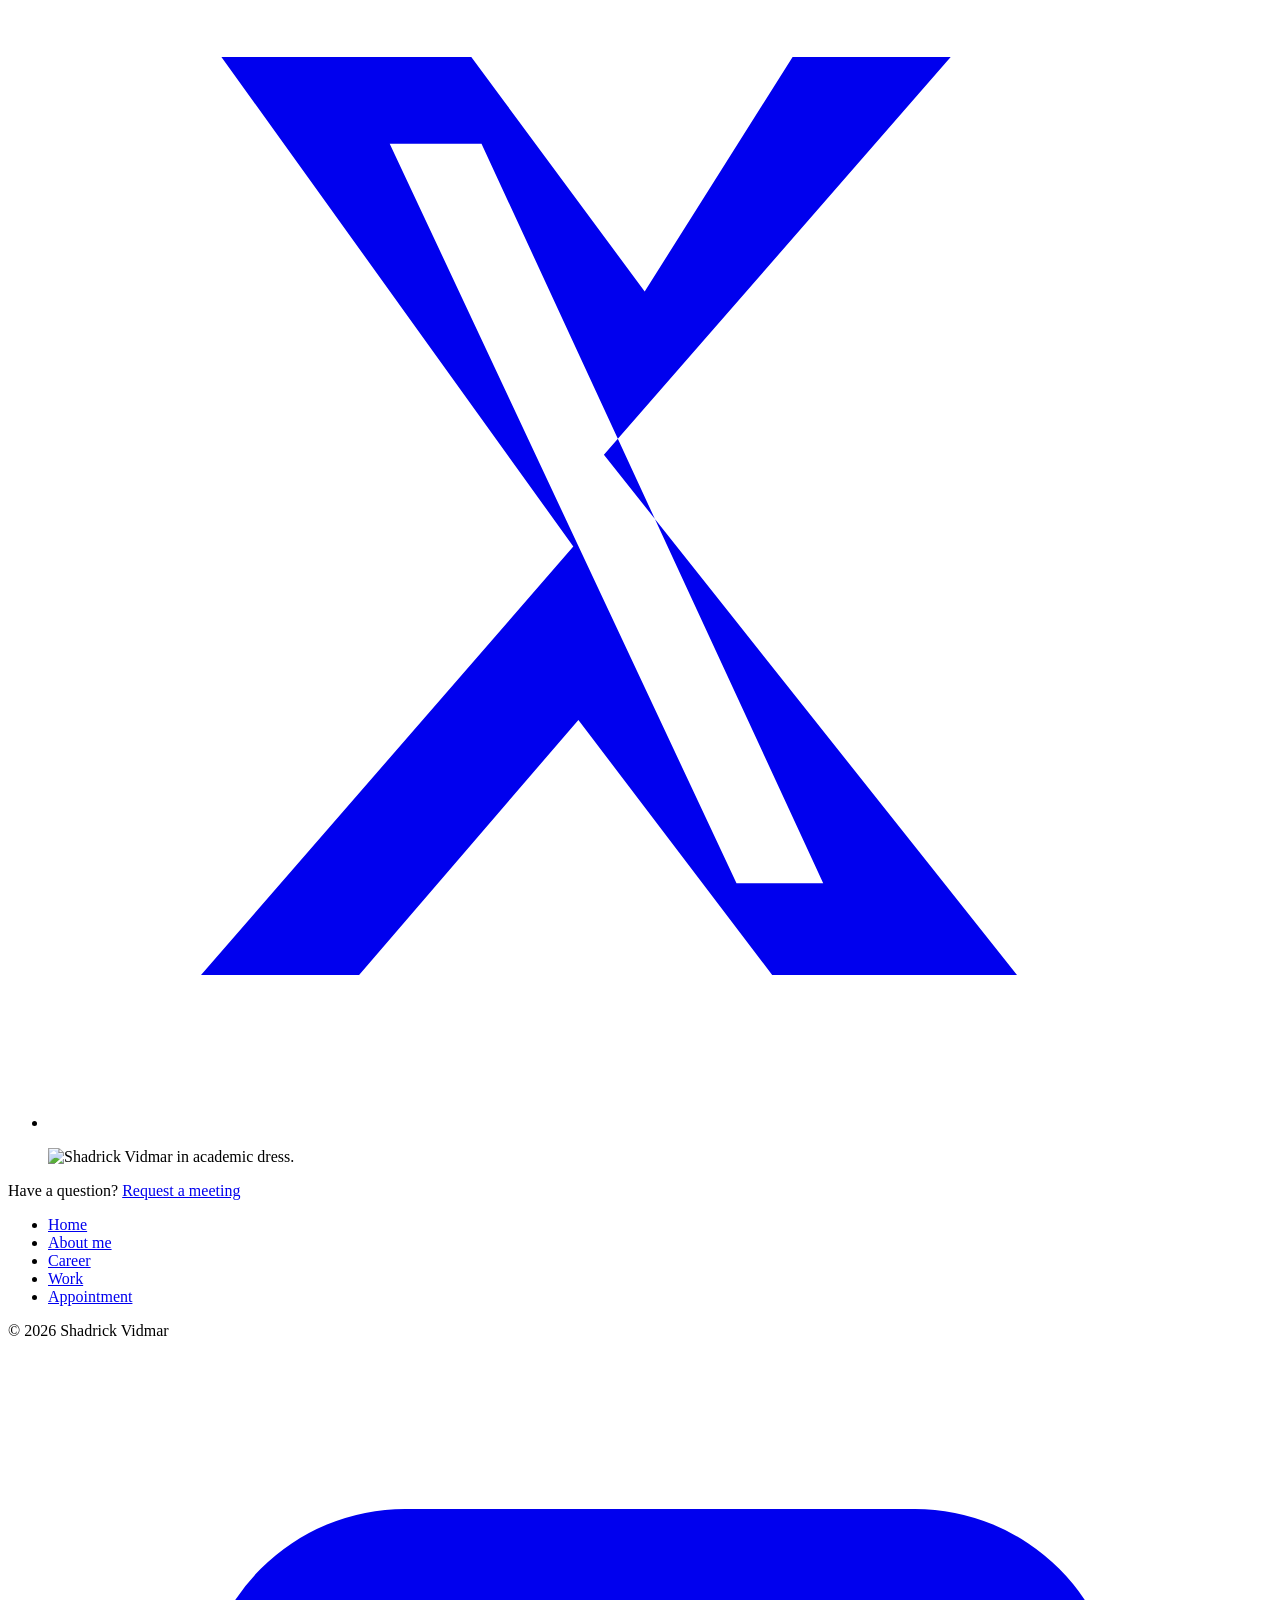
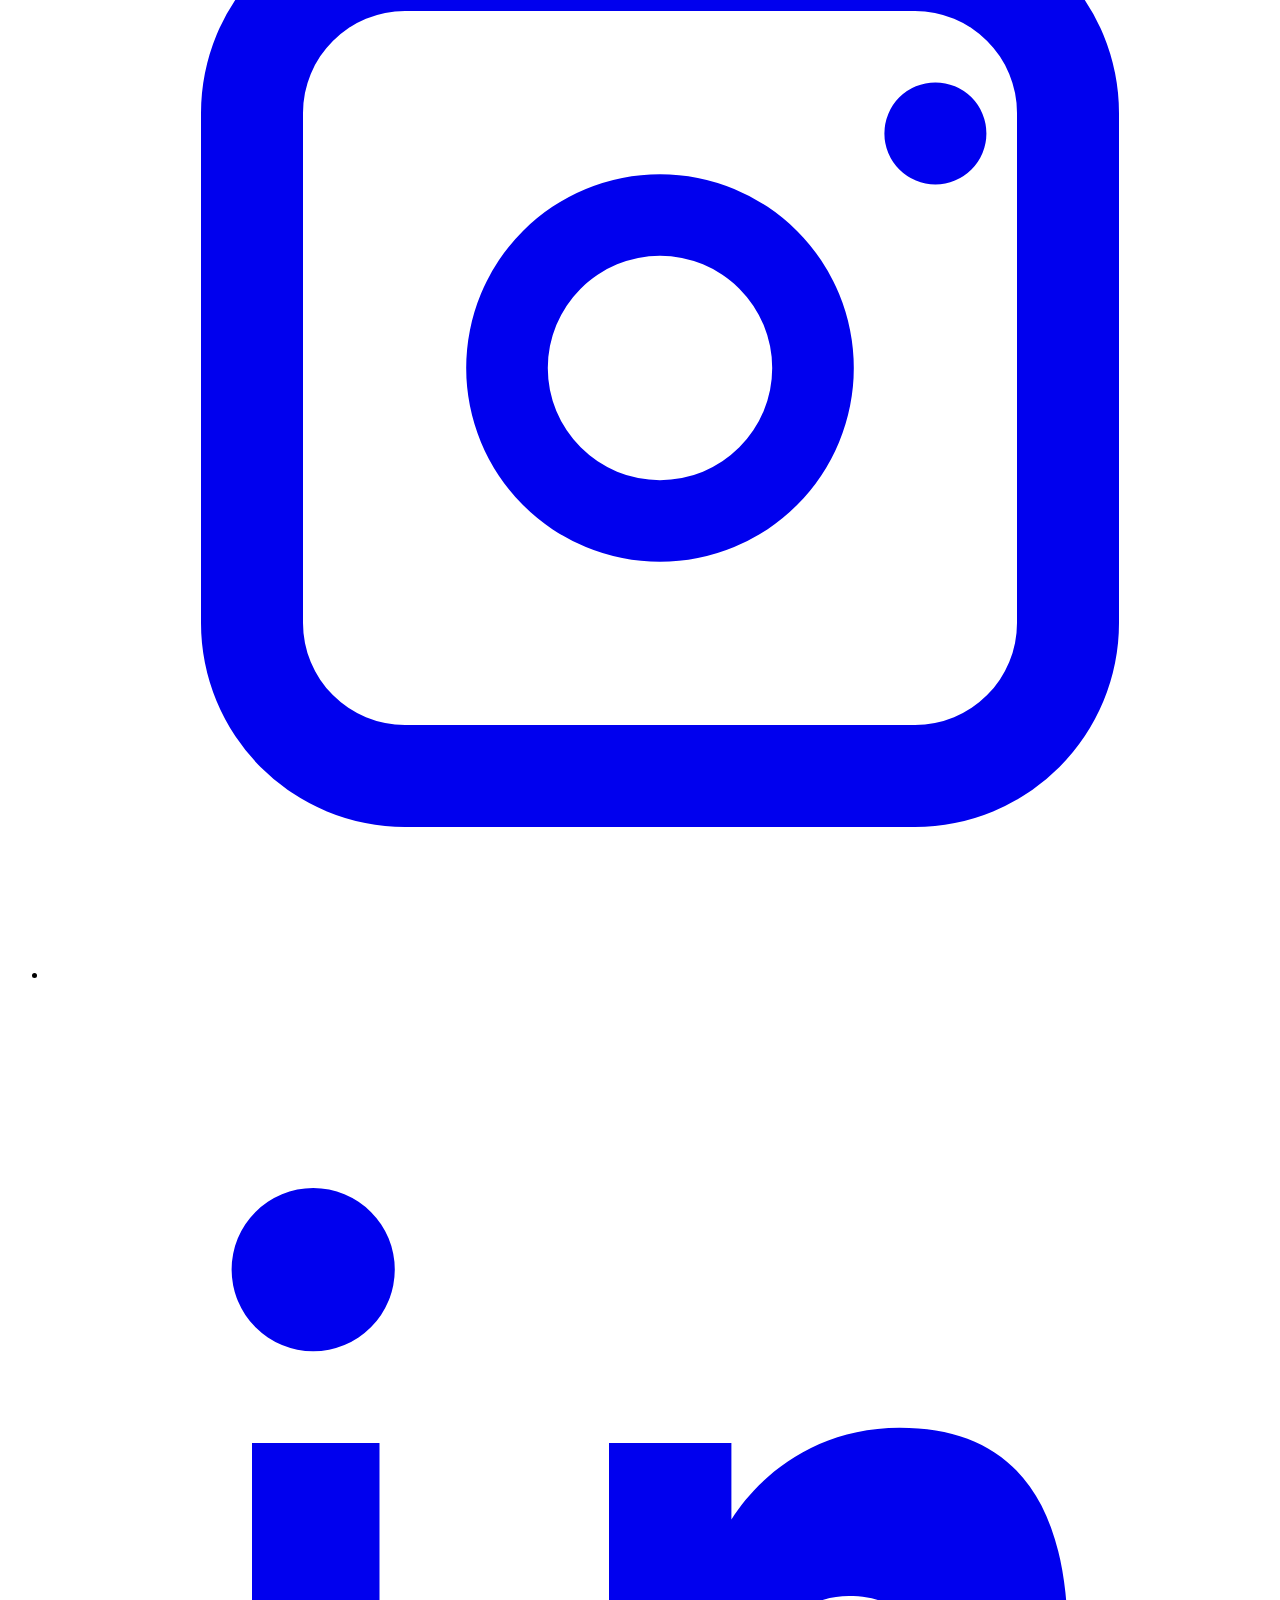
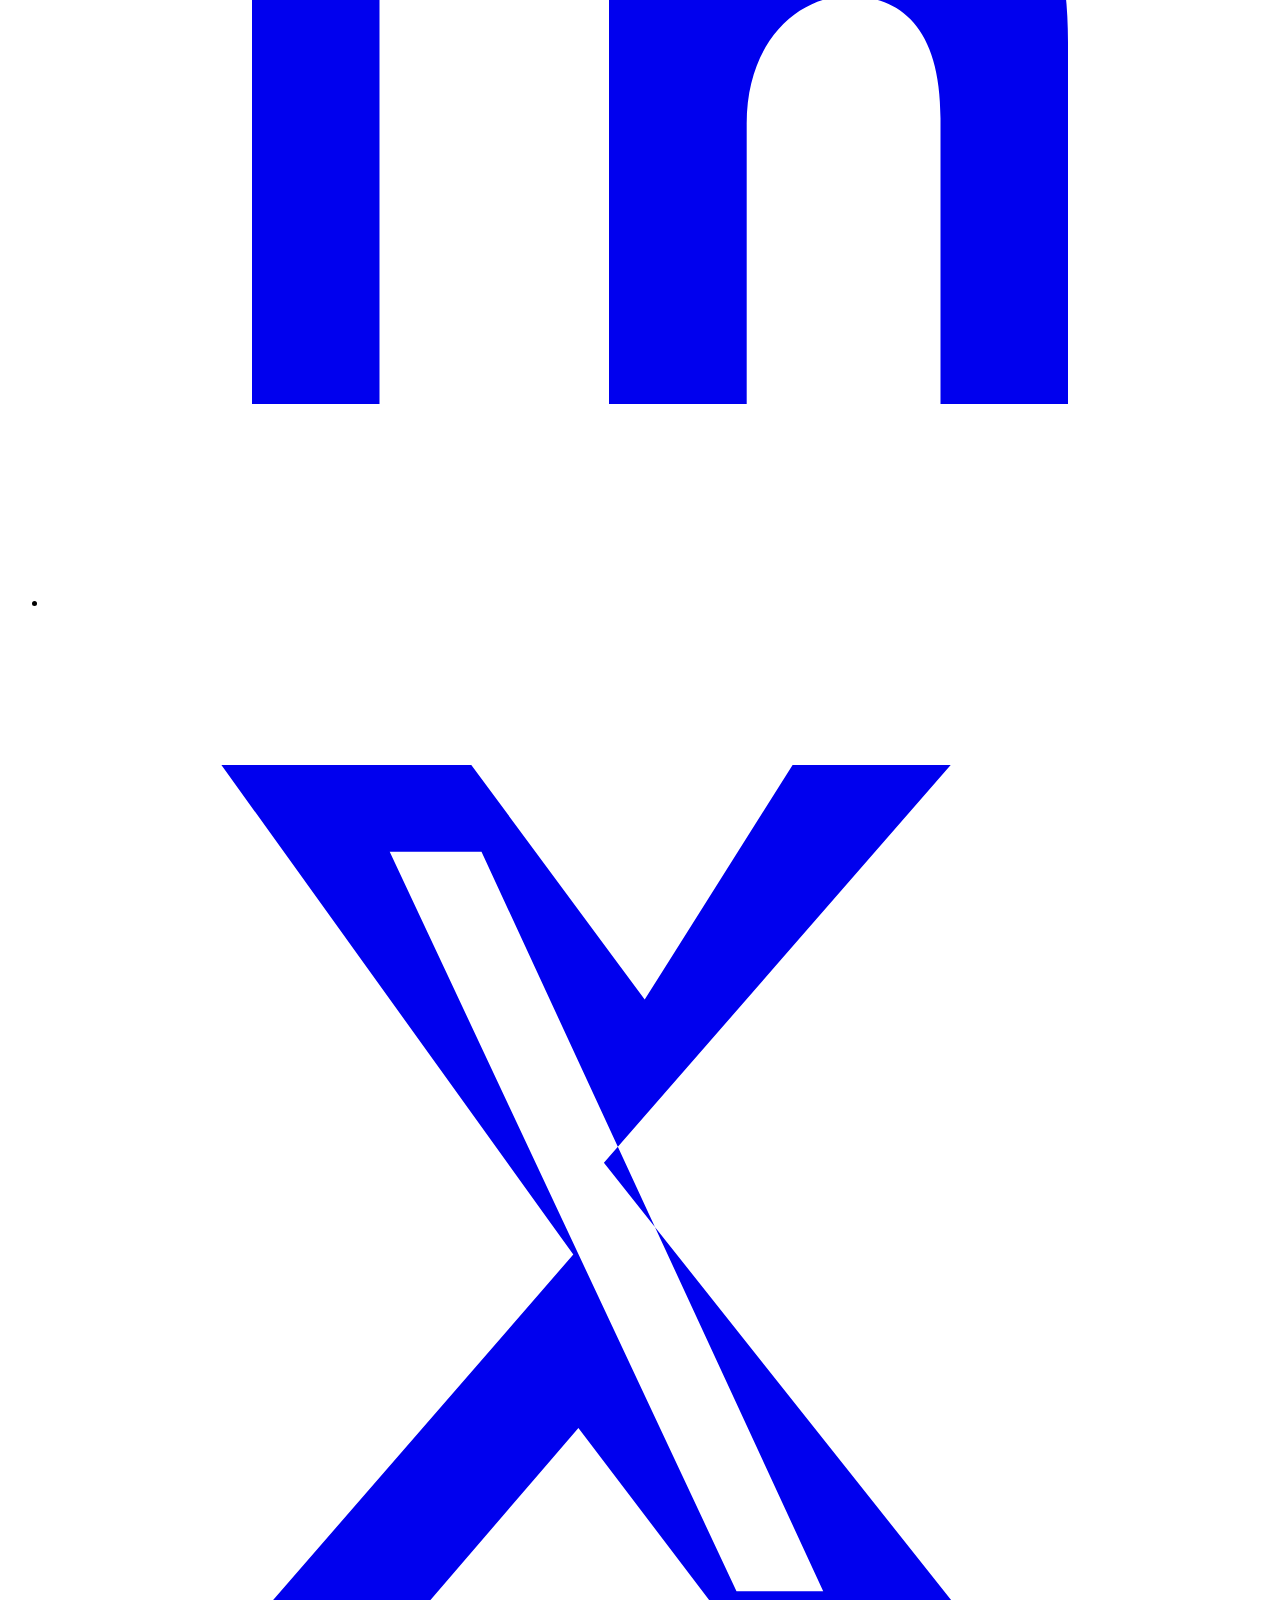
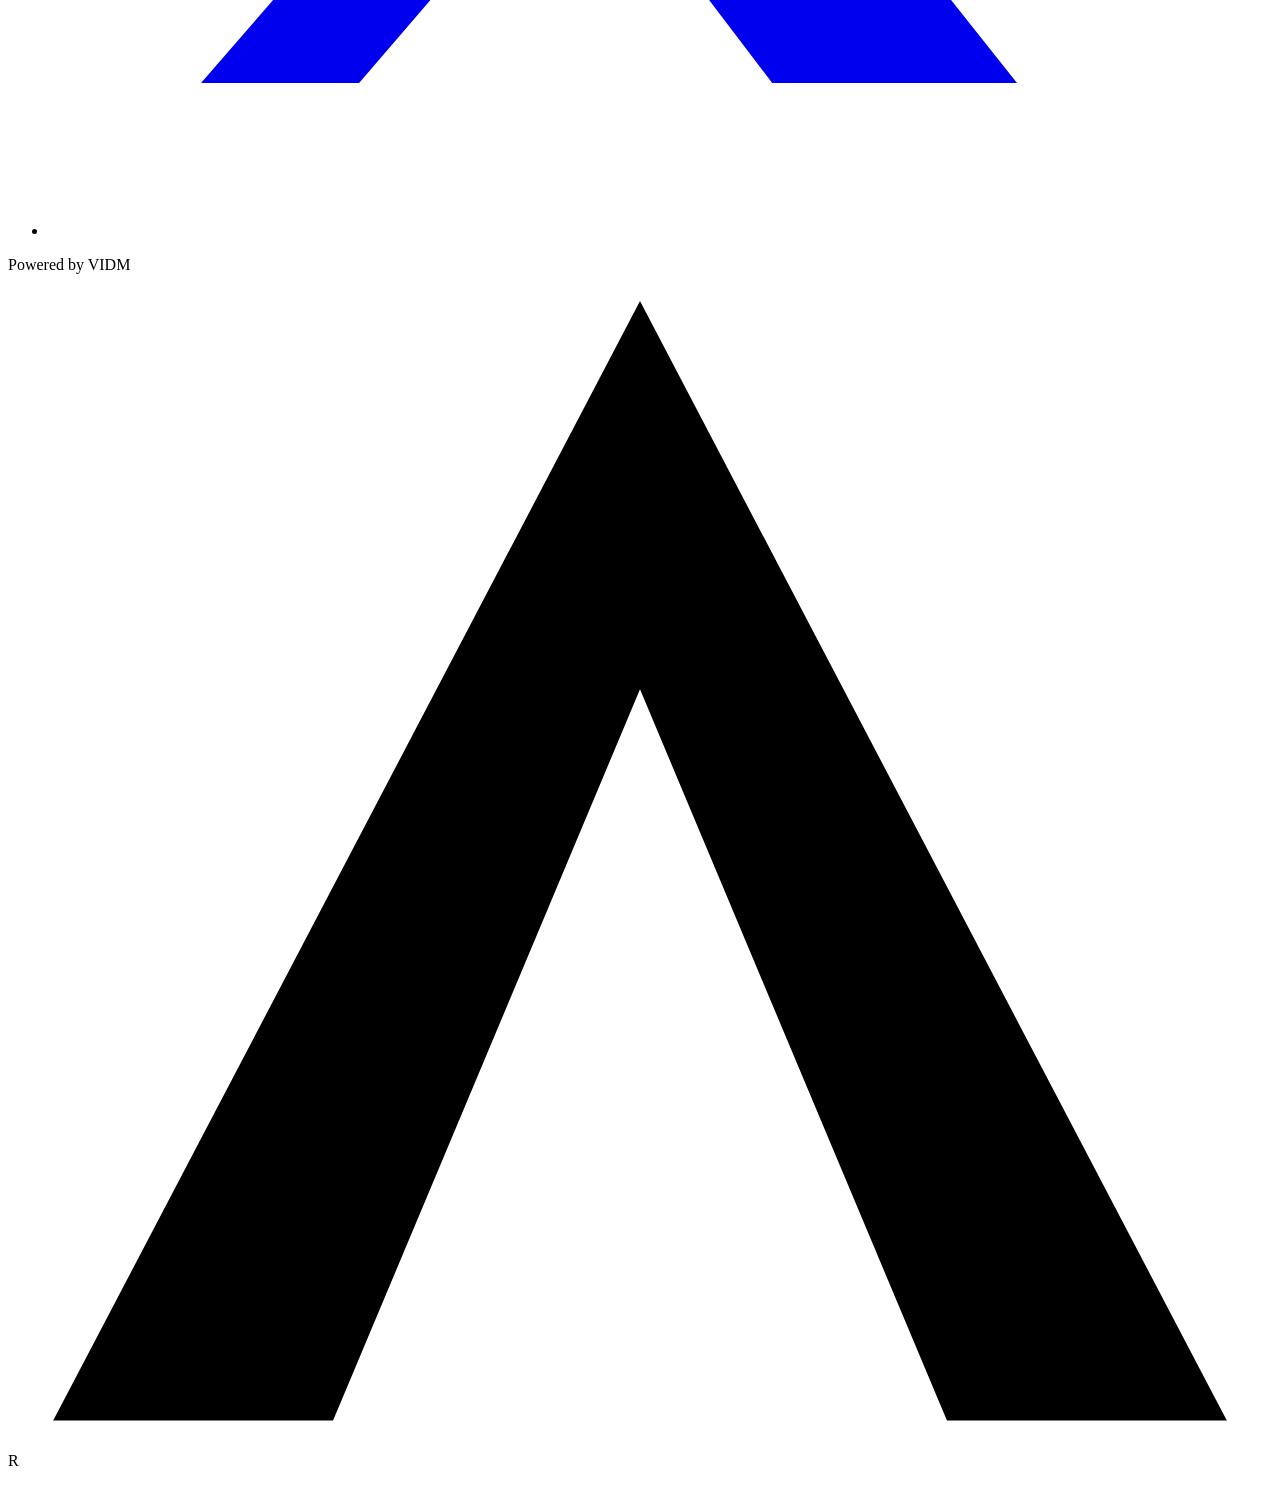
==== commit 85b61495: "Preview build of shadrick-site 46423bb (PR #2)" ====
--- a/about/index.html
+++ b/about/index.html
@@ -1,85 +1,63 @@
-<!DOCTYPE html>
-
+<!doctype html>
 <html lang="en">
 <head>
-<meta charset="utf-8"/>
-<meta content="width=device-width,initial-scale=1" name="viewport"/>
-<meta content="noindex,nofollow" name="robots"/>
-<title>About | Shadrick Vidmar</title>
-<meta content="About Shadrick Vidmar." name="description"/>
-<meta content="About | Shadrick Vidmar" property="og:title"/>
-<meta content="About Shadrick Vidmar." property="og:description"/>
-<meta content="website" property="og:type"/>
-
-
-<meta content="summary_large_image" name="twitter:card"/>
-<meta content="About | Shadrick Vidmar" name="twitter:title"/>
-<meta content="About Shadrick Vidmar." name="twitter:description"/>
-<link as="font" crossorigin="" href="../assets/fonts/SpaceGrotesk.ttf" rel="preload" type="font/ttf"/>
-<link href="../assets/site.css" rel="stylesheet"/>
+<meta charset="utf-8">
+<meta name="viewport" content="width=device-width, initial-scale=1">
+<meta name="robots" content="noindex, nofollow">
+<meta name="theme-color" content="#E10600">
+<title>About me — Shadrick Vidmar</title>
+<meta name="description" content="Shadrick Vidmar is a software developer and IT officer in the Copperbelt, Zambia.">
+<link rel="preconnect" href="https://fonts.googleapis.com">
+<link rel="preconnect" href="https://fonts.gstatic.com" crossorigin>
+<link href="https://fonts.googleapis.com/css2?family=Open+Sans:ital,wght@0,400;0,600;0,800;1,600&amp;display=swap" rel="stylesheet">
+<link rel="stylesheet" href="/sv-preview-70aaa536/assets/site.css">
 </head>
 <body>
-<header class="site-head"><div class="wrap">
-<a class="wordmark" href="../">Shadrick Vidmar<span aria-hidden="true"></span></a>
-<nav aria-label="Main"><ul class="nav"><li><a aria-current="page" href="../about/">About</a></li><li><a href="../ventures/">Ventures</a></li><li><a href="../work/">Work</a></li><li><a href="../contact/">Contact</a></li></ul></nav>
-</div></header>
-<main>
-<section class="intro"><div class="wrap split">
-<div class="stack">
-<h1 class="h1-long">Roots in Zambia. Built the hard way.</h1>
-<p class="lead">I start with the tools people already have. Then I make them work together.</p>
-<p class="muted">Based in Zambia.</p>
-</div>
-<div aria-hidden="true" class="mono"><span>SV</span></div>
-</div></section>
-<hr class="hair"/>
-<section class="section"><div class="wrap">
-<h2>Story</h2>
-<ol class="story">
+<a class="skip" href="#content">Skip to content</a>
+<header class="page-head">
+  <div class="hero-bar">
+    <a class="page-mark" href="/sv-preview-70aaa536/">Shadrick Vidmar</a>
+    <button class="nav-toggle" type="button" aria-expanded="false" aria-controls="site-nav">
+      <span class="nav-toggle-bars" aria-hidden="true"></span>
+      <span class="sr-only">Menu</span>
+    </button>
+    <nav id="site-nav" class="site-nav" aria-label="Main">
+      <ul><li><a href="/sv-preview-70aaa536/">Home</a></li><li><a href="/sv-preview-70aaa536/about/" aria-current="page">About me</a></li><li><a href="/sv-preview-70aaa536/career/">Career</a></li><li><a href="/sv-preview-70aaa536/work/">Work</a></li><li><a href="/sv-preview-70aaa536/appointment/">Appointment</a></li></ul>
+    </nav>
+  </div>
+</header>
+<main id="content">
+<section class="about" aria-labelledby="about-heading">
+    <p class="rail"><span>Shadrick Vidmar</span></p>
+    <div class="about-grid about-split">
+      <div class="about-copy">
+        <p class="kicker">Software Developer &amp; IT Officer</p>
+        <h1 id="about-heading">About me</h1>
+        <p>I work as a software developer and IT officer in the Copperbelt, Zambia.</p><p>I have over four years of practical experience supporting enterprise ICT environments, business applications, computer systems, and digital workflows. I troubleshoot software, hardware, networks, databases, and enterprise applications. I use Python, SQL, system support, application troubleshooting, API integration, automation, and technical documentation.</p><p>I have supported Microsoft Navision and Dynamics NAV, healthcare billing systems, computer hardware, and networks. I also build customised software tools when the standard ones do not cover the operational requirement.</p><p>I look for the root cause of a fault, then I apply a fix and help people keep the system reliable.</p><p>In 2025 I completed a Bachelor of Science in Computer Science at Mulungushi University. I hold a certificate in data science and a certificate in Python programming.</p><p>I help business owners adapt and grow with AI by creating AI agents, automations, landing pages, databases and online stores. I start with the tools people already have. Then I make them work together.</p><p>Outside work I watch YouTube and Netflix, I run in the evenings, and I listen to Spotify.</p>
+        <div class="signature" aria-hidden="true"></div>
+        <p class="more-row"><a class="more" href="/sv-preview-70aaa536/services/">What I do</a><a class="more" href="/sv-preview-70aaa536/career/">Career</a><a class="more" href="/sv-preview-70aaa536/work/">Work</a></p>
+        <div class="follow">
+          <p class="follow-label">Follow Shadrick</p>
+          <ul><li><a class="soc" href="https://instagram.com/shadrickvidmar" rel="me noopener noreferrer" aria-label="Instagram"><svg viewBox="0 0 24 24" aria-hidden="true"><path fill="currentColor" d="M7 3h10a4 4 0 0 1 4 4v10a4 4 0 0 1-4 4H7a4 4 0 0 1-4-4V7a4 4 0 0 1 4-4zm10 2H7a2 2 0 0 0-2 2v10a2 2 0 0 0 2 2h10a2 2 0 0 0 2-2V7a2 2 0 0 0-2-2zm-5 3.2A3.8 3.8 0 1 1 8.2 12 3.8 3.8 0 0 1 12 8.2zm0 1.6a2.2 2.2 0 1 0 2.2 2.2A2.2 2.2 0 0 0 12 9.8zM17.4 6.4a1 1 0 1 1-1 1 1 1 0 0 1 1-1z"/></svg></a></li><li><a class="soc" href="https://www.linkedin.com/in/shadrick-vidmar-277316229" rel="me noopener noreferrer" aria-label="LinkedIn"><svg viewBox="0 0 24 24" aria-hidden="true"><path fill="currentColor" d="M6.5 9H4V20h2.5zM5.2 4A1.6 1.6 0 1 0 5.2 7.2 1.6 1.6 0 0 0 5.2 4zM20 20h-2.5v-5.6c0-1.8-.8-2.4-1.8-2.4s-2 .9-2 2.5V20H11V9h2.4v1.5c.5-.8 1.6-1.8 3.3-1.8 2.2 0 3.3 1.4 3.3 4.2z"/></svg></a></li><li><a class="soc" href="https://x.com/vidmar_shdrck" rel="me noopener noreferrer" aria-label="X"><svg viewBox="0 0 24 24" aria-hidden="true"><path fill="currentColor" d="M14.6 3h3.1l-6.8 7.8L19 21h-4.8l-3.8-5-4.3 5H3l7.3-8.4L3.4 3h4.9l3.4 4.6L14.6 3zm-1.1 16.2h1.7L8.5 4.7H6.7l6.8 14.5z"/></svg></a></li></ul>
+        </div>
+        <div class="dots dots-about" aria-hidden="true"></div>
+      </div>
+      <figure class="about-figure"><img class="bw" src="/sv-preview-70aaa536/photos/portraits/about.webp" alt="Shadrick Vidmar in academic dress." decoding="sync" width="531" height="1200"></figure>
+    </div>
+  </section>
+</main>
+<footer class="site-foot" id="contact">
+  <div class="wrap foot-top">
+    <p class="ask">Have a question? <a href="/sv-preview-70aaa536/appointment/">Request a meeting</a></p>
+    <nav aria-label="Footer"><ul><li><a href="/sv-preview-70aaa536/">Home</a></li><li><a href="/sv-preview-70aaa536/about/" aria-current="page">About me</a></li><li><a href="/sv-preview-70aaa536/career/">Career</a></li><li><a href="/sv-preview-70aaa536/work/">Work</a></li><li><a href="/sv-preview-70aaa536/appointment/">Appointment</a></li></ul></nav>
+  </div>
+  <div class="wrap foot-base">
+    <p class="copy">&copy; 2026 Shadrick Vidmar</p>
+    <ul class="foot-social"><li><a class="foot-soc" href="https://instagram.com/shadrickvidmar" rel="me noopener noreferrer" aria-label="Instagram"><svg viewBox="0 0 24 24" aria-hidden="true"><path fill="currentColor" d="M7 3h10a4 4 0 0 1 4 4v10a4 4 0 0 1-4 4H7a4 4 0 0 1-4-4V7a4 4 0 0 1 4-4zm10 2H7a2 2 0 0 0-2 2v10a2 2 0 0 0 2 2h10a2 2 0 0 0 2-2V7a2 2 0 0 0-2-2zm-5 3.2A3.8 3.8 0 1 1 8.2 12 3.8 3.8 0 0 1 12 8.2zm0 1.6a2.2 2.2 0 1 0 2.2 2.2A2.2 2.2 0 0 0 12 9.8zM17.4 6.4a1 1 0 1 1-1 1 1 1 0 0 1 1-1z"/></svg></a></li><li><a class="foot-soc" href="https://www.linkedin.com/in/shadrick-vidmar-277316229" rel="me noopener noreferrer" aria-label="LinkedIn"><svg viewBox="0 0 24 24" aria-hidden="true"><path fill="currentColor" d="M6.5 9H4V20h2.5zM5.2 4A1.6 1.6 0 1 0 5.2 7.2 1.6 1.6 0 0 0 5.2 4zM20 20h-2.5v-5.6c0-1.8-.8-2.4-1.8-2.4s-2 .9-2 2.5V20H11V9h2.4v1.5c.5-.8 1.6-1.8 3.3-1.8 2.2 0 3.3 1.4 3.3 4.2z"/></svg></a></li><li><a class="foot-soc" href="https://x.com/vidmar_shdrck" rel="me noopener noreferrer" aria-label="X"><svg viewBox="0 0 24 24" aria-hidden="true"><path fill="currentColor" d="M14.6 3h3.1l-6.8 7.8L19 21h-4.8l-3.8-5-4.3 5H3l7.3-8.4L3.4 3h4.9l3.4 4.6L14.6 3zm-1.1 16.2h1.7L8.5 4.7H6.7l6.8 14.5z"/></svg></a></li></ul>
+    <p class="powered-by">Powered by <span class="vidmar-mark" role="img" aria-label="VIDMAR"><span aria-hidden="true">VIDM</span><svg class="vidmar-lambda" aria-hidden="true" viewBox="0 0 28 26" focusable="false"><path fill="currentColor" d="M14 0.6 1 25.4h6.2L14 9.2 20.8 25.4H27L14 0.6z"/></svg><span aria-hidden="true">R</span></span></p>
+  </div>
+</footer>
+<script src="/sv-preview-70aaa536/assets/site.js" defer></script>
 
-<li><h3>Hands-on work</h3><p>I'm a software developer and IT support specialist with over four years of hands-on work in enterprise ICT environments. I support business applications, ERP systems on Microsoft Dynamics NAV, medical insurance billing platforms, hardware and networks, and I build tools in Python where the standard ones fall short.</p></li>
-<li><h3>Building systems</h3><p>I help business owners adapt and grow with AI by creating AI agents, automations, landing pages, databases and online stores.</p></li>
-
-</ol>
-</div></section>
-<section class="section"><div class="wrap">
-<h2>How I work</h2>
-<div class="principles">
-<div><h3>Use the tools you already have.</h3><p>New software is the last resort, not the first.</p></div>
-<div><h3>Humans stay in control.</h3><p>Systems propose. People approve.</p></div>
-<div><h3>Log every task.</h3><p>Task logging is not admin. It is the data layer.</p></div>
-<div><h3>Find the root cause.</h3><p>Diagnose first, fix the cause, then write down what happened so it stays fixed.</p></div>
-<div><h3>Take the hard way.</h3><p>The best way to do anything is usually the hard way.</p></div>
-</div>
-</div></section>
-<section class="section"><div class="wrap">
-<h2>Toolkit</h2>
-<div class="toolgroups">
-<div><h3>Code and platforms</h3><ul class="chips"><li>Python</li><li>SQL</li><li>Supabase</li><li>Git</li><li>Java</li><li>Docker</li><li>Linux</li><li>Cursor</li><li>ChatGPT</li></ul></div>
-<div><h3>Systems and support</h3><ul class="chips"><li>Microsoft Dynamics NAV</li><li>ERP application support</li><li>Medical insurance billing systems</li><li>Hardware and network troubleshooting</li><li>Root-cause analysis</li><li>Technical documentation</li><li>User training</li></ul></div>
-<div><h3>Automation and data</h3><ul class="chips"><li>API integration</li><li>Workflow automation</li><li>KPI dashboards</li><li>Reporting</li><li>Data analysis</li></ul></div>
-<div><h3>Business tools</h3><ul class="chips"><li>Notion</li><li>Microsoft Office</li><li>Meta Business</li><li>Canva</li></ul></div>
-<div><h3>Craft</h3><ul class="chips"><li>Software development</li><li>Software design</li><li>Branding</li><li>Print design</li><li>Social media graphics</li></ul></div>
-<div><h3>Languages</h3><ul class="chips"><li>English</li><li>Bemba</li><li>Swahili</li><li>Arabic</li></ul></div>
-</div>
-</div></section>
-<section class="section"><div class="wrap">
-<h2>Background</h2>
-<p class="lead" style="margin-top:20px">IT, operations and sales experience across Zambia</p>
-<ul class="edu"><li>BSc Computer Science, Mulungushi University, 2025</li><li>Certificate in Data Science</li><li>Certificate in Python Programming</li></ul>
-</div></section>
-<section class="cta dark"><div class="wrap">
-<h2>Want to work together?</h2>
-<a class="btn btn-primary" href="../contact/">Get in touch <svg aria-hidden="true" fill="none" viewbox="0 0 16 16"><path d="M2 8h11M9 3.5 13.5 8 9 12.5" stroke="currentColor" stroke-linecap="square" stroke-width="1.6"></path></svg></a>
-</div></section>
-</main>
-<footer class="site-foot"><div class="wrap">
-<div class="grid">
-<div class="stack"><a class="wordmark" href="../">Shadrick Vidmar</a><p>I build systems that connect the tools a business already uses.</p></div>
-<div><h4>Pages</h4><ul><li><a href="../about/">About</a></li><li><a href="../ventures/">Ventures</a></li><li><a href="../work/">Work</a></li><li><a href="../contact/">Contact</a></li></ul></div>
-<div><h4>Elsewhere</h4><ul><li><a href="https://instagram.com/shadrickvidmar" rel="me noopener">Instagram</a></li><li><a href="https://www.linkedin.com/in/shadrick-vidmar-277316229?utm_source=share&amp;utm_campaign=share_via&amp;utm_content=profile&amp;utm_medium=android_app" rel="me noopener">LinkedIn</a></li><li><a href="https://www.facebook.com/profile.php?id=100095160108580&amp;mibextid=ZbWKwL" rel="me noopener">Facebook</a></li></ul></div>
-</div>
-<div class="base"><span>© 2026 Shadrick Vidmar</span><span class="powered-by">Powered by <span aria-label="Vidmar" class="vidmar-mark" role="img">VIDMΛR</span></span><span>Built in Zambia</span></div>
-</div></footer>
 </body>
 </html>
